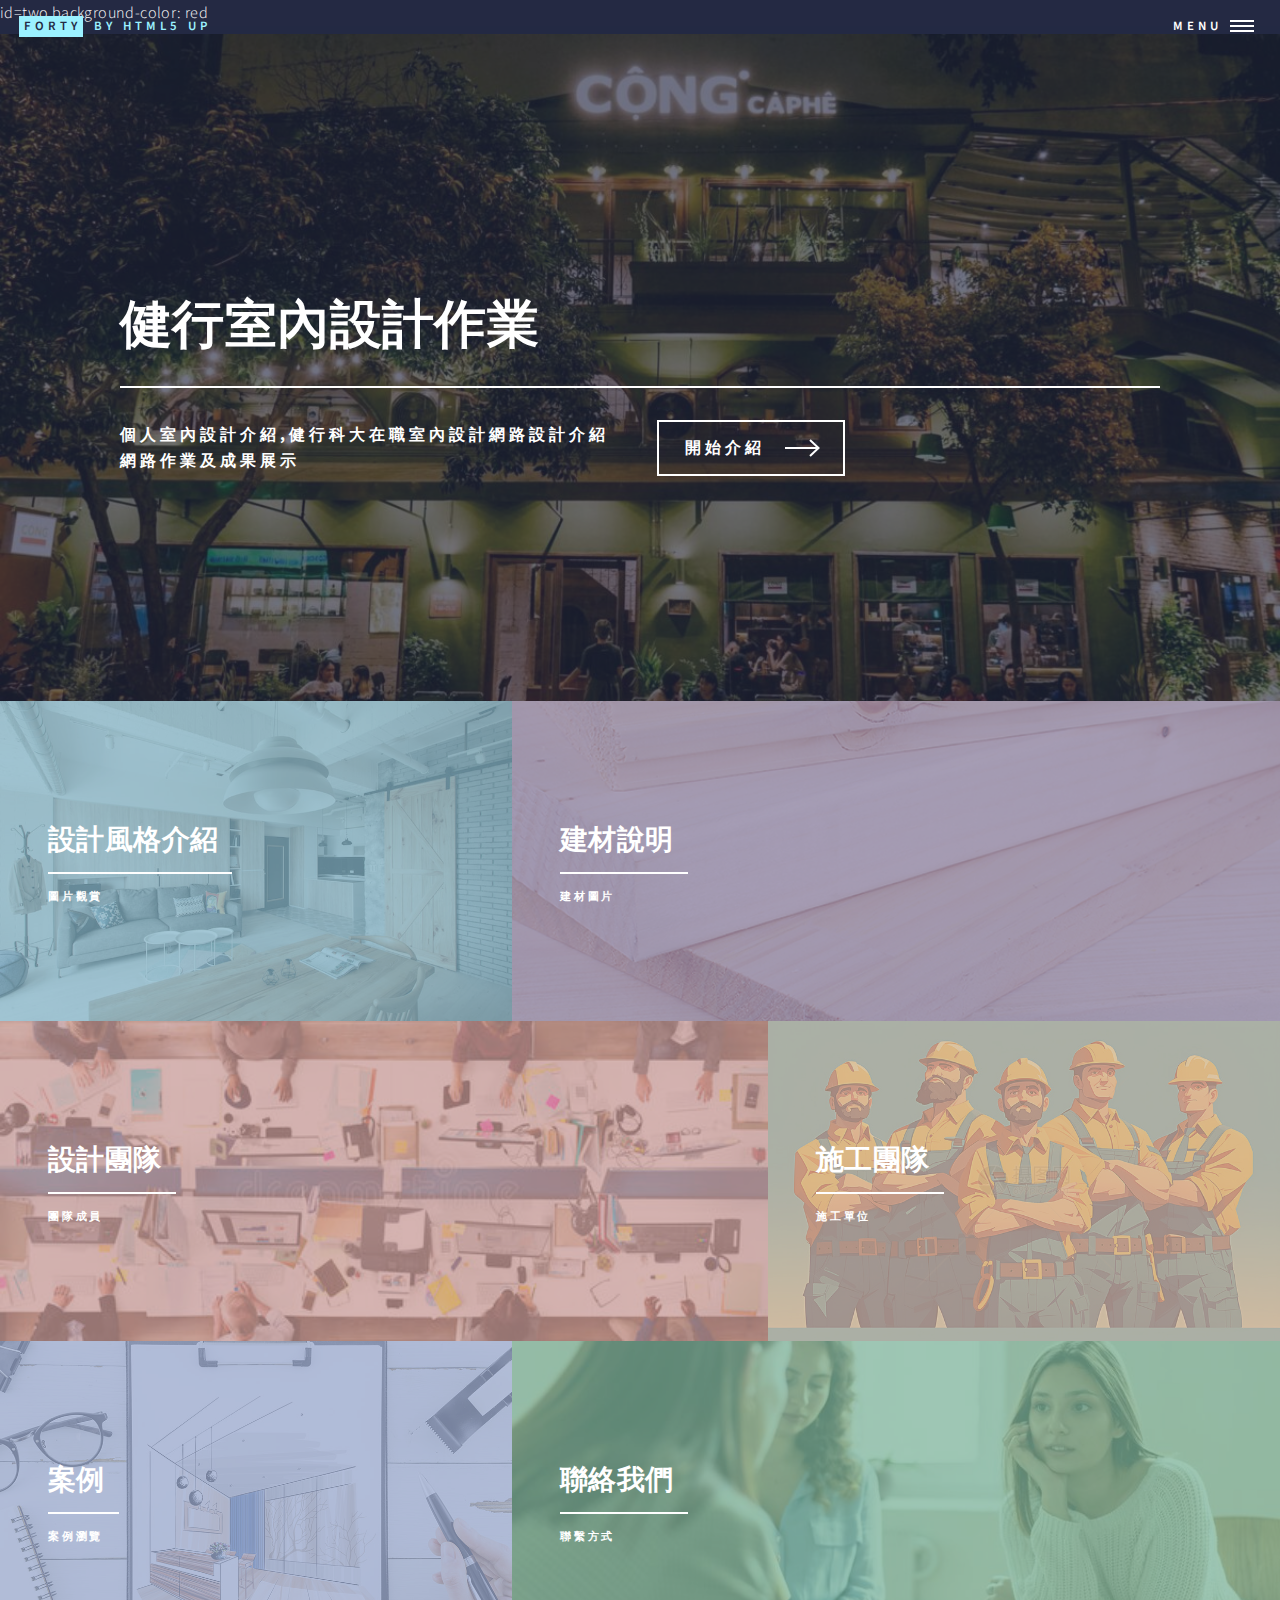
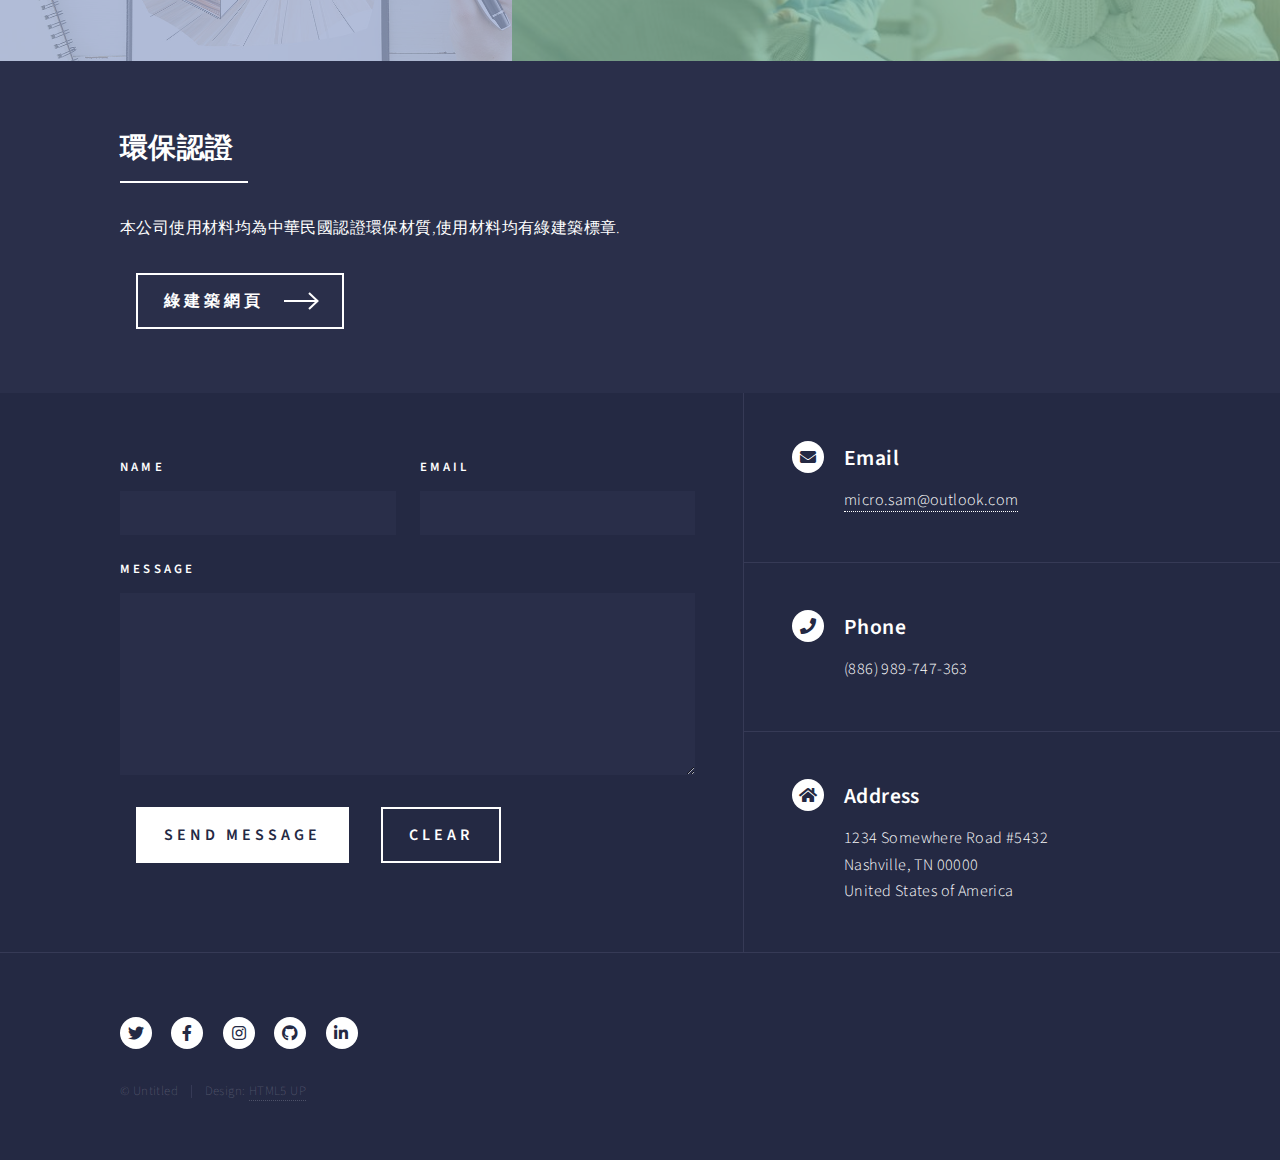
==== index.html @ 70a5ecd7 "20240619" ====
<!DOCTYPE HTML>

<!--
	Forty by HTML5 UP
	html5up.net | @ajlkn
	Free for personal and commercial use under the CCA 3.0 license (html5up.net/license)
-->
<html>
	<head>
		<title>Forty by HTML5 UP</title>
		<meta charset="utf-8" />
		<meta name="viewport" content="width=device-width, initial-scale=1, user-scalable=no" />
		<link rel="stylesheet" href="assets/css/main.css" />
		<noscript><link rel="stylesheet" href="assets/css/noscript.css" /></noscript>
	</head>
	<body class="is-preload">
		id=two background-color: red

		<!-- Wrapper -->
			<div id="wrapper">

				<!-- Header -->
					<header id="header" class="alt">
						<a href="index.html" class="logo"><strong>Forty</strong> <span>by HTML5 UP</span></a>
						<nav>
							<a href="#menu">Menu</a>
						</nav>
					</header>

				<!-- Menu -->
					<nav id="menu">
						<ul class="links">
							<li><a href="index.html">Home</a></li>
							<li><a href="landing.html">Landing</a></li>
							<li><a href="generic.html">Generic</a></li>
							<li><a href="elements.html">Elements</a></li>
						</ul>
						<ul class="actions stacked">
							<li><a href="#" class="button primary fit">開始介紹</a></li>
							<li><a href="#" class="button fit">Log In</a></li>
						</ul>
					</nav>

				<!-- Banner -->
					<section id="banner" class="major">
						<div class="inner">
							<header class="major">
								<h1>健行室內設計作業</h1>
							</header>
							<div class="content">
								<p>個人室內設計介紹,健行科大在職室內設計網路設計介紹<br />
									網路作業及成果展示</p>
								<ul class="actions">
									<li><a href="#one" class="button next scrolly">開始介紹</a></li>
								</ul>
							</div>
						</div>
					</section>

				<!-- Main -->
					<div id="main">

						<!-- One -->
							<section id="one" class="tiles">
								<article>
									<span class="image">
										<img src="images/設計風格.jpg" alt="" />
									</span>
									<header class="major">
										<h3><a href="landing.html" class="link">設計風格介紹</a></h3>
										<p>圖片觀賞</p>
									</header>
								</article>
								<article>
									<span class="image">
										<img src="images/建築材料.jpg" alt="" />
									</span>
									<header class="major">
										<h3><a href="landing.html" class="link">建材說明</a></h3>
										<p>建材圖片</p>
									</header>
								</article>
								<article>
									<span class="image">
										<img src="images/設計師.jpg" alt="" />
									</span>
									<header class="major">
										<h3><a href="landing.html" class="link">設計團隊</a></h3>
										<p>團隊成員</p>
									</header>
								</article>
								<article>
									<span class="image">
										<img src="images/施工團隊.jpg" alt="" />
									</span>
									<header class="major">
										<h3><a href="landing.html" class="link">施工團隊</a></h3>
										<p>施工單位</p>
									</header>
								</article>
								<article>
									<span class="image">
										<img src="images/設計案例.jpg" alt="" />
									</span>
									<header class="major">
										<h3><a href="landing.html" class="link">案例</a></h3>
										<p>案例瀏覽</p>
									</header>
								</article>
								<article>
									<span class="image">
										<img src="images/聯絡圖片.jpg" alt="" />
									</span>
									<header class="major">
										<h3><a href="landing.html" class="link">聯絡我們</a></h3>
										<p>聯繫方式</p>
									</header>
								</article>
							</section>

						<!-- Two -->
							<section id="two">
								<div class="inner">
									<header class="major">
										<h2>環保認證</h2>
									</header>
									<p>本公司使用材料均為中華民國認證環保材質,使用材料均有綠建築標章.</p>
									<ul class="actions">
										<li><a href="https://gb.tabc.org.tw/" target="_blank" class="button next">綠建築網頁</a></li>
									</ul>
								</div>
							</section>

					</div>

				<!-- Contact -->
					<section id="contact">
						<div class="inner">
							<section>
								<form method="post" action="#">
									<div class="fields">
										<div class="field half">
											<label for="name">Name</label>
											<input type="text" name="name" id="name" />
										</div>
										<div class="field half">
											<label for="email">Email</label>
											<input type="text" name="email" id="email" />
										</div>
										<div class="field">
											<label for="message">Message</label>
											<textarea name="message" id="message" rows="6"></textarea>
										</div>
									</div>
									<ul class="actions">
										<li><input type="submit" value="Send Message" class="primary" /></li>
										<li><input type="reset" value="Clear" /></li>
									</ul>
								</form>
							</section>
							<section class="split">
								<section>
									<div class="contact-method">
										<span class="icon solid alt fa-envelope"></span>
										<h3>Email</h3>
										<a href="#">micro.sam@outlook.com</a>
									</div>
								</section>
								<section>
									<div class="contact-method">
										<span class="icon solid alt fa-phone"></span>
										<h3>Phone</h3>
										<span>(886) 989-747-363</span>
									</div>
								</section>
								<section>
									<div class="contact-method">
										<span class="icon solid alt fa-home"></span>
										<h3>Address</h3>
										<span>1234 Somewhere Road #5432<br />
										Nashville, TN 00000<br />
										United States of America</span>
									</div>
								</section>
							</section>
						</div>
					</section>

				<!-- Footer -->
					<footer id="footer">
						<div class="inner">
							<ul class="icons">
								<li><a href="#" class="icon brands alt fa-twitter"><span class="label">Twitter</span></a></li>
								<li><a href="#" class="icon brands alt fa-facebook-f"><span class="label">Facebook</span></a></li>
								<li><a href="#" class="icon brands alt fa-instagram"><span class="label">Instagram</span></a></li>
								<li><a href="#" class="icon brands alt fa-github"><span class="label">GitHub</span></a></li>
								<li><a href="#" class="icon brands alt fa-linkedin-in"><span class="label">LinkedIn</span></a></li>
							</ul>
							<ul class="copyright">
								<li>&copy; Untitled</li><li>Design: <a href="https://html5up.net">HTML5 UP</a></li>
							</ul>
						</div>
					</footer>

			</div>

		<!-- Scripts -->
			<script src="assets/js/jquery.min.js"></script>
			<script src="assets/js/jquery.scrolly.min.js"></script>
			<script src="assets/js/jquery.scrollex.min.js"></script>
			<script src="assets/js/browser.min.js"></script>
			<script src="assets/js/breakpoints.min.js"></script>
			<script src="assets/js/util.js"></script>
			<script src="assets/js/main.js"></script>

	</body>
</html>
---- assets/css/main.css ----
@import url(fontawesome-all.min.css);
@import url("https://fonts.googleapis.com/css?family=Source+Sans+Pro:300,300italic,600,600italic");

/*
	Forty by HTML5 UP
	html5up.net | @ajlkn
	Free for personal and commercial use under the CCA 3.0 license (html5up.net/license)
*/

html, body, div, span, applet, object,
iframe, h1, h2, h3, h4, h5, h6, p, blockquote,
pre, a, abbr, acronym, address, big, cite,
code, del, dfn, em, img, ins, kbd, q, s, samp,
small, strike, strong, sub, sup, tt, var, b,
u, i, center, dl, dt, dd, ol, ul, li, fieldset,
form, label, legend, table, caption, tbody,
tfoot, thead, tr, th, td, article, aside,
canvas, details, embed, figure, figcaption,
footer, header, hgroup, menu, nav, output, ruby,
section, summary, time, mark, audio, video {
	margin: 0;
	padding: 0;
	border: 0;
	font-size: 100%;
	font: inherit;
	vertical-align: baseline;}

article, aside, details, figcaption, figure,
footer, header, hgroup, menu, nav, section {
	display: block;}

body {
	line-height: 1;
}

ol, ul {
	list-style: none;
}

blockquote, q {
	quotes: none;
}

	blockquote:before, blockquote:after, q:before, q:after {
		content: '';
		content: none;
	}

table {
	border-collapse: collapse;
	border-spacing: 0;
}

body {
	-webkit-text-size-adjust: none;
}

mark {
	background-color: transparent;
	color: inherit;
}

input::-moz-focus-inner {
	border: 0;
	padding: 0;
}

input, select, textarea {
	-moz-appearance: none;
	-webkit-appearance: none;
	-ms-appearance: none;
	appearance: none;
}

/* Basic */

	@-ms-viewport {
		width: device-width;
	}

	body {
		-ms-overflow-style: scrollbar;
	}

	@media screen and (max-width: 480px) {

		html, body {
			min-width: 320px;
		}

	}

	html {
		box-sizing: border-box;
	}

	*, *:before, *:after {
		box-sizing: inherit;
	}

	body {
		background: #242943;
	}

		body.is-preload *, body.is-preload *:before, body.is-preload *:after {
			-moz-animation: none !important;
			-webkit-animation: none !important;
			-ms-animation: none !important;
			animation: none !important;
			-moz-transition: none !important;
			-webkit-transition: none !important;
			-ms-transition: none !important;
			transition: none !important;
		}

/* Type */

	body, input, select, textarea {
		color: #ffffff;
		font-family: "Source Sans Pro", Helvetica, sans-serif;
		font-size: 17pt;
		font-weight: 300;
		letter-spacing: 0.025em;
		line-height: 1.65;
	}

		@media screen and (max-width: 1680px) {

			body, input, select, textarea {
				font-size: 14pt;
			}

		}

		@media screen and (max-width: 1280px) {

			body, input, select, textarea {
				font-size: 12pt;
			}

		}

		@media screen and (max-width: 360px) {

			body, input, select, textarea {
				font-size: 11pt;
			}

		}

	a {
		-moz-transition: color 0.2s ease-in-out, border-bottom-color 0.2s ease-in-out;
		-webkit-transition: color 0.2s ease-in-out, border-bottom-color 0.2s ease-in-out;
		-ms-transition: color 0.2s ease-in-out, border-bottom-color 0.2s ease-in-out;
		transition: color 0.2s ease-in-out, border-bottom-color 0.2s ease-in-out;
		border-bottom: dotted 1px;
		color: inherit;
		text-decoration: none;
	}

		a:hover {
			border-bottom-color: transparent;
			color: #9bf1ff !important;
		}

		a:active {
			color: #53e3fb !important;
		}

	strong, b {
		color: #ffffff;
		font-weight: 600;
	}

	em, i {
		font-style: italic;
	}

	p {
		margin: 0 0 2em 0;
	}

	h1, h2, h3, h4, h5, h6 {
		color: #ffffff;
		font-weight: 600;
		line-height: 1.65;
		margin: 0 0 1em 0;
	}

		h1 a, h2 a, h3 a, h4 a, h5 a, h6 a {
			color: inherit;
			border-bottom: 0;
		}

	h1 {
		font-size: 2.5em;
	}

	h2 {
		font-size: 1.75em;
	}

	h3 {
		font-size: 1.35em;
	}

	h4 {
		font-size: 1.1em;
	}

	h5 {
		font-size: 0.9em;
	}

	h6 {
		font-size: 0.7em;
	}

	@media screen and (max-width: 736px) {

		h1 {
			font-size: 2em;
		}

		h2 {
			font-size: 1.5em;
		}

		h3 {
			font-size: 1.25em;
		}

	}

	sub {
		font-size: 0.8em;
		position: relative;
		top: 0.5em;
	}

	sup {
		font-size: 0.8em;
		position: relative;
		top: -0.5em;
	}

	blockquote {
		border-left: solid 4px rgba(212, 212, 255, 0.1);
		font-style: italic;
		margin: 0 0 2em 0;
		padding: 0.5em 0 0.5em 2em;
	}

	code {
		background: rgba(212, 212, 255, 0.035);
		font-family: "Courier New", monospace;
		font-size: 0.9em;
		margin: 0 0.25em;
		padding: 0.25em 0.65em;
	}

	pre {
		-webkit-overflow-scrolling: touch;
		font-family: "Courier New", monospace;
		font-size: 0.9em;
		margin: 0 0 2em 0;
	}

		pre code {
			display: block;
			line-height: 1.75;
			padding: 1em 1.5em;
			overflow-x: auto;
		}

	hr {
		border: 0;
		border-bottom: solid 1px rgba(212, 212, 255, 0.1);
		margin: 2em 0;
	}

		hr.major {
			margin: 3em 0;
		}

	.align-left {
		text-align: left;
	}

	.align-center {
		text-align: center;
	}

	.align-right {
		text-align: right;
	}

/* Row */

	.row {
		display: flex;
		flex-wrap: wrap;
		box-sizing: border-box;
		align-items: stretch;
	}

		.row > * {
			box-sizing: border-box;
		}

		.row.gtr-uniform > * > :last-child {
			margin-bottom: 0;
		}

		.row.aln-left {
			justify-content: flex-start;
		}

		.row.aln-center {
			justify-content: center;
		}

		.row.aln-right {
			justify-content: flex-end;
		}

		.row.aln-top {
			align-items: flex-start;
		}

		.row.aln-middle {
			align-items: center;
		}

		.row.aln-bottom {
			align-items: flex-end;
		}

		.row > .imp {
			order: -1;
		}

		.row > .col-1 {
			width: 8.33333%;
		}

		.row > .off-1 {
			margin-left: 8.33333%;
		}

		.row > .col-2 {
			width: 16.66667%;
		}

		.row > .off-2 {
			margin-left: 16.66667%;
		}

		.row > .col-3 {
			width: 25%;
		}

		.row > .off-3 {
			margin-left: 25%;
		}

		.row > .col-4 {
			width: 33.33333%;
		}

		.row > .off-4 {
			margin-left: 33.33333%;
		}

		.row > .col-5 {
			width: 41.66667%;
		}

		.row > .off-5 {
			margin-left: 41.66667%;
		}

		.row > .col-6 {
			width: 50%;
		}

		.row > .off-6 {
			margin-left: 50%;
		}

		.row > .col-7 {
			width: 58.33333%;
		}

		.row > .off-7 {
			margin-left: 58.33333%;
		}

		.row > .col-8 {
			width: 66.66667%;
		}

		.row > .off-8 {
			margin-left: 66.66667%;
		}

		.row > .col-9 {
			width: 75%;
		}

		.row > .off-9 {
			margin-left: 75%;
		}

		.row > .col-10 {
			width: 83.33333%;
		}

		.row > .off-10 {
			margin-left: 83.33333%;
		}

		.row > .col-11 {
			width: 91.66667%;
		}

		.row > .off-11 {
			margin-left: 91.66667%;
		}

		.row > .col-12 {
			width: 100%;
		}

		.row > .off-12 {
			margin-left: 100%;
		}

		.row.gtr-0 {
			margin-top: 0;
			margin-left: 0em;
		}

			.row.gtr-0 > * {
				padding: 0 0 0 0em;
			}

			.row.gtr-0.gtr-uniform {
				margin-top: 0em;
			}

				.row.gtr-0.gtr-uniform > * {
					padding-top: 0em;
				}

		.row.gtr-25 {
			margin-top: 0;
			margin-left: -0.5em;
		}

			.row.gtr-25 > * {
				padding: 0 0 0 0.5em;
			}

			.row.gtr-25.gtr-uniform {
				margin-top: -0.5em;
			}

				.row.gtr-25.gtr-uniform > * {
					padding-top: 0.5em;
				}

		.row.gtr-50 {
			margin-top: 0;
			margin-left: -1em;
		}

			.row.gtr-50 > * {
				padding: 0 0 0 1em;
			}

			.row.gtr-50.gtr-uniform {
				margin-top: -1em;
			}

				.row.gtr-50.gtr-uniform > * {
					padding-top: 1em;
				}

		.row {
			margin-top: 0;
			margin-left: -2em;
		}

			.row > * {
				padding: 0 0 0 2em;
			}

			.row.gtr-uniform {
				margin-top: -2em;
			}

				.row.gtr-uniform > * {
					padding-top: 2em;
				}

		.row.gtr-150 {
			margin-top: 0;
			margin-left: -3em;
		}

			.row.gtr-150 > * {
				padding: 0 0 0 3em;
			}

			.row.gtr-150.gtr-uniform {
				margin-top: -3em;
			}

				.row.gtr-150.gtr-uniform > * {
					padding-top: 3em;
				}

		.row.gtr-200 {
			margin-top: 0;
			margin-left: -4em;
		}

			.row.gtr-200 > * {
				padding: 0 0 0 4em;
			}

			.row.gtr-200.gtr-uniform {
				margin-top: -4em;
			}

				.row.gtr-200.gtr-uniform > * {
					padding-top: 4em;
				}

		@media screen and (max-width: 1680px) {

			.row {
				display: flex;
				flex-wrap: wrap;
				box-sizing: border-box;
				align-items: stretch;
			}

				.row > * {
					box-sizing: border-box;
				}

				.row.gtr-uniform > * > :last-child {
					margin-bottom: 0;
				}

				.row.aln-left {
					justify-content: flex-start;
				}

				.row.aln-center {
					justify-content: center;
				}

				.row.aln-right {
					justify-content: flex-end;
				}

				.row.aln-top {
					align-items: flex-start;
				}

				.row.aln-middle {
					align-items: center;
				}

				.row.aln-bottom {
					align-items: flex-end;
				}

				.row > .imp-xlarge {
					order: -1;
				}

				.row > .col-1-xlarge {
					width: 8.33333%;
				}

				.row > .off-1-xlarge {
					margin-left: 8.33333%;
				}

				.row > .col-2-xlarge {
					width: 16.66667%;
				}

				.row > .off-2-xlarge {
					margin-left: 16.66667%;
				}

				.row > .col-3-xlarge {
					width: 25%;
				}

				.row > .off-3-xlarge {
					margin-left: 25%;
				}

				.row > .col-4-xlarge {
					width: 33.33333%;
				}

				.row > .off-4-xlarge {
					margin-left: 33.33333%;
				}

				.row > .col-5-xlarge {
					width: 41.66667%;
				}

				.row > .off-5-xlarge {
					margin-left: 41.66667%;
				}

				.row > .col-6-xlarge {
					width: 50%;
				}

				.row > .off-6-xlarge {
					margin-left: 50%;
				}

				.row > .col-7-xlarge {
					width: 58.33333%;
				}

				.row > .off-7-xlarge {
					margin-left: 58.33333%;
				}

				.row > .col-8-xlarge {
					width: 66.66667%;
				}

				.row > .off-8-xlarge {
					margin-left: 66.66667%;
				}

				.row > .col-9-xlarge {
					width: 75%;
				}

				.row > .off-9-xlarge {
					margin-left: 75%;
				}

				.row > .col-10-xlarge {
					width: 83.33333%;
				}

				.row > .off-10-xlarge {
					margin-left: 83.33333%;
				}

				.row > .col-11-xlarge {
					width: 91.66667%;
				}

				.row > .off-11-xlarge {
					margin-left: 91.66667%;
				}

				.row > .col-12-xlarge {
					width: 100%;
				}

				.row > .off-12-xlarge {
					margin-left: 100%;
				}

				.row.gtr-0 {
					margin-top: 0;
					margin-left: 0em;
				}

					.row.gtr-0 > * {
						padding: 0 0 0 0em;
					}

					.row.gtr-0.gtr-uniform {
						margin-top: 0em;
					}

						.row.gtr-0.gtr-uniform > * {
							padding-top: 0em;
						}

				.row.gtr-25 {
					margin-top: 0;
					margin-left: -0.5em;
				}

					.row.gtr-25 > * {
						padding: 0 0 0 0.5em;
					}

					.row.gtr-25.gtr-uniform {
						margin-top: -0.5em;
					}

						.row.gtr-25.gtr-uniform > * {
							padding-top: 0.5em;
						}

				.row.gtr-50 {
					margin-top: 0;
					margin-left: -1em;
				}

					.row.gtr-50 > * {
						padding: 0 0 0 1em;
					}

					.row.gtr-50.gtr-uniform {
						margin-top: -1em;
					}

						.row.gtr-50.gtr-uniform > * {
							padding-top: 1em;
						}

				.row {
					margin-top: 0;
					margin-left: -2em;
				}

					.row > * {
						padding: 0 0 0 2em;
					}

					.row.gtr-uniform {
						margin-top: -2em;
					}

						.row.gtr-uniform > * {
							padding-top: 2em;
						}

				.row.gtr-150 {
					margin-top: 0;
					margin-left: -3em;
				}

					.row.gtr-150 > * {
						padding: 0 0 0 3em;
					}

					.row.gtr-150.gtr-uniform {
						margin-top: -3em;
					}

						.row.gtr-150.gtr-uniform > * {
							padding-top: 3em;
						}

				.row.gtr-200 {
					margin-top: 0;
					margin-left: -4em;
				}

					.row.gtr-200 > * {
						padding: 0 0 0 4em;
					}

					.row.gtr-200.gtr-uniform {
						margin-top: -4em;
					}

						.row.gtr-200.gtr-uniform > * {
							padding-top: 4em;
						}

		}

		@media screen and (max-width: 1280px) {

			.row {
				display: flex;
				flex-wrap: wrap;
				box-sizing: border-box;
				align-items: stretch;
			}

				.row > * {
					box-sizing: border-box;
				}

				.row.gtr-uniform > * > :last-child {
					margin-bottom: 0;
				}

				.row.aln-left {
					justify-content: flex-start;
				}

				.row.aln-center {
					justify-content: center;
				}

				.row.aln-right {
					justify-content: flex-end;
				}

				.row.aln-top {
					align-items: flex-start;
				}

				.row.aln-middle {
					align-items: center;
				}

				.row.aln-bottom {
					align-items: flex-end;
				}

				.row > .imp-large {
					order: -1;
				}

				.row > .col-1-large {
					width: 8.33333%;
				}

				.row > .off-1-large {
					margin-left: 8.33333%;
				}

				.row > .col-2-large {
					width: 16.66667%;
				}

				.row > .off-2-large {
					margin-left: 16.66667%;
				}

				.row > .col-3-large {
					width: 25%;
				}

				.row > .off-3-large {
					margin-left: 25%;
				}

				.row > .col-4-large {
					width: 33.33333%;
				}

				.row > .off-4-large {
					margin-left: 33.33333%;
				}

				.row > .col-5-large {
					width: 41.66667%;
				}

				.row > .off-5-large {
					margin-left: 41.66667%;
				}

				.row > .col-6-large {
					width: 50%;
				}

				.row > .off-6-large {
					margin-left: 50%;
				}

				.row > .col-7-large {
					width: 58.33333%;
				}

				.row > .off-7-large {
					margin-left: 58.33333%;
				}

				.row > .col-8-large {
					width: 66.66667%;
				}

				.row > .off-8-large {
					margin-left: 66.66667%;
				}

				.row > .col-9-large {
					width: 75%;
				}

				.row > .off-9-large {
					margin-left: 75%;
				}

				.row > .col-10-large {
					width: 83.33333%;
				}

				.row > .off-10-large {
					margin-left: 83.33333%;
				}

				.row > .col-11-large {
					width: 91.66667%;
				}

				.row > .off-11-large {
					margin-left: 91.66667%;
				}

				.row > .col-12-large {
					width: 100%;
				}

				.row > .off-12-large {
					margin-left: 100%;
				}

				.row.gtr-0 {
					margin-top: 0;
					margin-left: 0em;
				}

					.row.gtr-0 > * {
						padding: 0 0 0 0em;
					}

					.row.gtr-0.gtr-uniform {
						margin-top: 0em;
					}

						.row.gtr-0.gtr-uniform > * {
							padding-top: 0em;
						}

				.row.gtr-25 {
					margin-top: 0;
					margin-left: -0.375em;
				}

					.row.gtr-25 > * {
						padding: 0 0 0 0.375em;
					}

					.row.gtr-25.gtr-uniform {
						margin-top: -0.375em;
					}

						.row.gtr-25.gtr-uniform > * {
							padding-top: 0.375em;
						}

				.row.gtr-50 {
					margin-top: 0;
					margin-left: -0.75em;
				}

					.row.gtr-50 > * {
						padding: 0 0 0 0.75em;
					}

					.row.gtr-50.gtr-uniform {
						margin-top: -0.75em;
					}

						.row.gtr-50.gtr-uniform > * {
							padding-top: 0.75em;
						}

				.row {
					margin-top: 0;
					margin-left: -1.5em;
				}

					.row > * {
						padding: 0 0 0 1.5em;
					}

					.row.gtr-uniform {
						margin-top: -1.5em;
					}

						.row.gtr-uniform > * {
							padding-top: 1.5em;
						}

				.row.gtr-150 {
					margin-top: 0;
					margin-left: -2.25em;
				}

					.row.gtr-150 > * {
						padding: 0 0 0 2.25em;
					}

					.row.gtr-150.gtr-uniform {
						margin-top: -2.25em;
					}

						.row.gtr-150.gtr-uniform > * {
							padding-top: 2.25em;
						}

				.row.gtr-200 {
					margin-top: 0;
					margin-left: -3em;
				}

					.row.gtr-200 > * {
						padding: 0 0 0 3em;
					}

					.row.gtr-200.gtr-uniform {
						margin-top: -3em;
					}

						.row.gtr-200.gtr-uniform > * {
							padding-top: 3em;
						}

		}

		@media screen and (max-width: 980px) {

			.row {
				display: flex;
				flex-wrap: wrap;
				box-sizing: border-box;
				align-items: stretch;
			}

				.row > * {
					box-sizing: border-box;
				}

				.row.gtr-uniform > * > :last-child {
					margin-bottom: 0;
				}

				.row.aln-left {
					justify-content: flex-start;
				}

				.row.aln-center {
					justify-content: center;
				}

				.row.aln-right {
					justify-content: flex-end;
				}

				.row.aln-top {
					align-items: flex-start;
				}

				.row.aln-middle {
					align-items: center;
				}

				.row.aln-bottom {
					align-items: flex-end;
				}

				.row > .imp-medium {
					order: -1;
				}

				.row > .col-1-medium {
					width: 8.33333%;
				}

				.row > .off-1-medium {
					margin-left: 8.33333%;
				}

				.row > .col-2-medium {
					width: 16.66667%;
				}

				.row > .off-2-medium {
					margin-left: 16.66667%;
				}

				.row > .col-3-medium {
					width: 25%;
				}

				.row > .off-3-medium {
					margin-left: 25%;
				}

				.row > .col-4-medium {
					width: 33.33333%;
				}

				.row > .off-4-medium {
					margin-left: 33.33333%;
				}

				.row > .col-5-medium {
					width: 41.66667%;
				}

				.row > .off-5-medium {
					margin-left: 41.66667%;
				}

				.row > .col-6-medium {
					width: 50%;
				}

				.row > .off-6-medium {
					margin-left: 50%;
				}

				.row > .col-7-medium {
					width: 58.33333%;
				}

				.row > .off-7-medium {
					margin-left: 58.33333%;
				}

				.row > .col-8-medium {
					width: 66.66667%;
				}

				.row > .off-8-medium {
					margin-left: 66.66667%;
				}

				.row > .col-9-medium {
					width: 75%;
				}

				.row > .off-9-medium {
					margin-left: 75%;
				}

				.row > .col-10-medium {
					width: 83.33333%;
				}

				.row > .off-10-medium {
					margin-left: 83.33333%;
				}

				.row > .col-11-medium {
					width: 91.66667%;
				}

				.row > .off-11-medium {
					margin-left: 91.66667%;
				}

				.row > .col-12-medium {
					width: 100%;
				}

				.row > .off-12-medium {
					margin-left: 100%;
				}

				.row.gtr-0 {
					margin-top: 0;
					margin-left: 0em;
				}

					.row.gtr-0 > * {
						padding: 0 0 0 0em;
					}

					.row.gtr-0.gtr-uniform {
						margin-top: 0em;
					}

						.row.gtr-0.gtr-uniform > * {
							padding-top: 0em;
						}

				.row.gtr-25 {
					margin-top: 0;
					margin-left: -0.375em;
				}

					.row.gtr-25 > * {
						padding: 0 0 0 0.375em;
					}

					.row.gtr-25.gtr-uniform {
						margin-top: -0.375em;
					}

						.row.gtr-25.gtr-uniform > * {
							padding-top: 0.375em;
						}

				.row.gtr-50 {
					margin-top: 0;
					margin-left: -0.75em;
				}

					.row.gtr-50 > * {
						padding: 0 0 0 0.75em;
					}

					.row.gtr-50.gtr-uniform {
						margin-top: -0.75em;
					}

						.row.gtr-50.gtr-uniform > * {
							padding-top: 0.75em;
						}

				.row {
					margin-top: 0;
					margin-left: -1.5em;
				}

					.row > * {
						padding: 0 0 0 1.5em;
					}

					.row.gtr-uniform {
						margin-top: -1.5em;
					}

						.row.gtr-uniform > * {
							padding-top: 1.5em;
						}

				.row.gtr-150 {
					margin-top: 0;
					margin-left: -2.25em;
				}

					.row.gtr-150 > * {
						padding: 0 0 0 2.25em;
					}

					.row.gtr-150.gtr-uniform {
						margin-top: -2.25em;
					}

						.row.gtr-150.gtr-uniform > * {
							padding-top: 2.25em;
						}

				.row.gtr-200 {
					margin-top: 0;
					margin-left: -3em;
				}

					.row.gtr-200 > * {
						padding: 0 0 0 3em;
					}

					.row.gtr-200.gtr-uniform {
						margin-top: -3em;
					}

						.row.gtr-200.gtr-uniform > * {
							padding-top: 3em;
						}

		}

		@media screen and (max-width: 736px) {

			.row {
				display: flex;
				flex-wrap: wrap;
				box-sizing: border-box;
				align-items: stretch;
			}

				.row > * {
					box-sizing: border-box;
				}

				.row.gtr-uniform > * > :last-child {
					margin-bottom: 0;
				}

				.row.aln-left {
					justify-content: flex-start;
				}

				.row.aln-center {
					justify-content: center;
				}

				.row.aln-right {
					justify-content: flex-end;
				}

				.row.aln-top {
					align-items: flex-start;
				}

				.row.aln-middle {
					align-items: center;
				}

				.row.aln-bottom {
					align-items: flex-end;
				}

				.row > .imp-small {
					order: -1;
				}

				.row > .col-1-small {
					width: 8.33333%;
				}

				.row > .off-1-small {
					margin-left: 8.33333%;
				}

				.row > .col-2-small {
					width: 16.66667%;
				}

				.row > .off-2-small {
					margin-left: 16.66667%;
				}

				.row > .col-3-small {
					width: 25%;
				}

				.row > .off-3-small {
					margin-left: 25%;
				}

				.row > .col-4-small {
					width: 33.33333%;
				}

				.row > .off-4-small {
					margin-left: 33.33333%;
				}

				.row > .col-5-small {
					width: 41.66667%;
				}

				.row > .off-5-small {
					margin-left: 41.66667%;
				}

				.row > .col-6-small {
					width: 50%;
				}

				.row > .off-6-small {
					margin-left: 50%;
				}

				.row > .col-7-small {
					width: 58.33333%;
				}

				.row > .off-7-small {
					margin-left: 58.33333%;
				}

				.row > .col-8-small {
					width: 66.66667%;
				}

				.row > .off-8-small {
					margin-left: 66.66667%;
				}

				.row > .col-9-small {
					width: 75%;
				}

				.row > .off-9-small {
					margin-left: 75%;
				}

				.row > .col-10-small {
					width: 83.33333%;
				}

				.row > .off-10-small {
					margin-left: 83.33333%;
				}

				.row > .col-11-small {
					width: 91.66667%;
				}

				.row > .off-11-small {
					margin-left: 91.66667%;
				}

				.row > .col-12-small {
					width: 100%;
				}

				.row > .off-12-small {
					margin-left: 100%;
				}

				.row.gtr-0 {
					margin-top: 0;
					margin-left: 0em;
				}

					.row.gtr-0 > * {
						padding: 0 0 0 0em;
					}

					.row.gtr-0.gtr-uniform {
						margin-top: 0em;
					}

						.row.gtr-0.gtr-uniform > * {
							padding-top: 0em;
						}

				.row.gtr-25 {
					margin-top: 0;
					margin-left: -0.3125em;
				}

					.row.gtr-25 > * {
						padding: 0 0 0 0.3125em;
					}

					.row.gtr-25.gtr-uniform {
						margin-top: -0.3125em;
					}

						.row.gtr-25.gtr-uniform > * {
							padding-top: 0.3125em;
						}

				.row.gtr-50 {
					margin-top: 0;
					margin-left: -0.625em;
				}

					.row.gtr-50 > * {
						padding: 0 0 0 0.625em;
					}

					.row.gtr-50.gtr-uniform {
						margin-top: -0.625em;
					}

						.row.gtr-50.gtr-uniform > * {
							padding-top: 0.625em;
						}

				.row {
					margin-top: 0;
					margin-left: -1.25em;
				}

					.row > * {
						padding: 0 0 0 1.25em;
					}

					.row.gtr-uniform {
						margin-top: -1.25em;
					}

						.row.gtr-uniform > * {
							padding-top: 1.25em;
						}

				.row.gtr-150 {
					margin-top: 0;
					margin-left: -1.875em;
				}

					.row.gtr-150 > * {
						padding: 0 0 0 1.875em;
					}

					.row.gtr-150.gtr-uniform {
						margin-top: -1.875em;
					}

						.row.gtr-150.gtr-uniform > * {
							padding-top: 1.875em;
						}

				.row.gtr-200 {
					margin-top: 0;
					margin-left: -2.5em;
				}

					.row.gtr-200 > * {
						padding: 0 0 0 2.5em;
					}

					.row.gtr-200.gtr-uniform {
						margin-top: -2.5em;
					}

						.row.gtr-200.gtr-uniform > * {
							padding-top: 2.5em;
						}

		}

		@media screen and (max-width: 480px) {

			.row {
				display: flex;
				flex-wrap: wrap;
				box-sizing: border-box;
				align-items: stretch;
			}

				.row > * {
					box-sizing: border-box;
				}

				.row.gtr-uniform > * > :last-child {
					margin-bottom: 0;
				}

				.row.aln-left {
					justify-content: flex-start;
				}

				.row.aln-center {
					justify-content: center;
				}

				.row.aln-right {
					justify-content: flex-end;
				}

				.row.aln-top {
					align-items: flex-start;
				}

				.row.aln-middle {
					align-items: center;
				}

				.row.aln-bottom {
					align-items: flex-end;
				}

				.row > .imp-xsmall {
					order: -1;
				}

				.row > .col-1-xsmall {
					width: 8.33333%;
				}

				.row > .off-1-xsmall {
					margin-left: 8.33333%;
				}

				.row > .col-2-xsmall {
					width: 16.66667%;
				}

				.row > .off-2-xsmall {
					margin-left: 16.66667%;
				}

				.row > .col-3-xsmall {
					width: 25%;
				}

				.row > .off-3-xsmall {
					margin-left: 25%;
				}

				.row > .col-4-xsmall {
					width: 33.33333%;
				}

				.row > .off-4-xsmall {
					margin-left: 33.33333%;
				}

				.row > .col-5-xsmall {
					width: 41.66667%;
				}

				.row > .off-5-xsmall {
					margin-left: 41.66667%;
				}

				.row > .col-6-xsmall {
					width: 50%;
				}

				.row > .off-6-xsmall {
					margin-left: 50%;
				}

				.row > .col-7-xsmall {
					width: 58.33333%;
				}

				.row > .off-7-xsmall {
					margin-left: 58.33333%;
				}

				.row > .col-8-xsmall {
					width: 66.66667%;
				}

				.row > .off-8-xsmall {
					margin-left: 66.66667%;
				}

				.row > .col-9-xsmall {
					width: 75%;
				}

				.row > .off-9-xsmall {
					margin-left: 75%;
				}

				.row > .col-10-xsmall {
					width: 83.33333%;
				}

				.row > .off-10-xsmall {
					margin-left: 83.33333%;
				}

				.row > .col-11-xsmall {
					width: 91.66667%;
				}

				.row > .off-11-xsmall {
					margin-left: 91.66667%;
				}

				.row > .col-12-xsmall {
					width: 100%;
				}

				.row > .off-12-xsmall {
					margin-left: 100%;
				}

				.row.gtr-0 {
					margin-top: 0;
					margin-left: 0em;
				}

					.row.gtr-0 > * {
						padding: 0 0 0 0em;
					}

					.row.gtr-0.gtr-uniform {
						margin-top: 0em;
					}

						.row.gtr-0.gtr-uniform > * {
							padding-top: 0em;
						}

				.row.gtr-25 {
					margin-top: 0;
					margin-left: -0.3125em;
				}

					.row.gtr-25 > * {
						padding: 0 0 0 0.3125em;
					}

					.row.gtr-25.gtr-uniform {
						margin-top: -0.3125em;
					}

						.row.gtr-25.gtr-uniform > * {
							padding-top: 0.3125em;
						}

				.row.gtr-50 {
					margin-top: 0;
					margin-left: -0.625em;
				}

					.row.gtr-50 > * {
						padding: 0 0 0 0.625em;
					}

					.row.gtr-50.gtr-uniform {
						margin-top: -0.625em;
					}

						.row.gtr-50.gtr-uniform > * {
							padding-top: 0.625em;
						}

				.row {
					margin-top: 0;
					margin-left: -1.25em;
				}

					.row > * {
						padding: 0 0 0 1.25em;
					}

					.row.gtr-uniform {
						margin-top: -1.25em;
					}

						.row.gtr-uniform > * {
							padding-top: 1.25em;
						}

				.row.gtr-150 {
					margin-top: 0;
					margin-left: -1.875em;
				}

					.row.gtr-150 > * {
						padding: 0 0 0 1.875em;
					}

					.row.gtr-150.gtr-uniform {
						margin-top: -1.875em;
					}

						.row.gtr-150.gtr-uniform > * {
							padding-top: 1.875em;
						}

				.row.gtr-200 {
					margin-top: 0;
					margin-left: -2.5em;
				}

					.row.gtr-200 > * {
						padding: 0 0 0 2.5em;
					}

					.row.gtr-200.gtr-uniform {
						margin-top: -2.5em;
					}

						.row.gtr-200.gtr-uniform > * {
							padding-top: 2.5em;
						}

		}

/* Section/Article */

	section.special, article.special {
		text-align: center;
	}

	header.major {
		width: -moz-max-content;
		width: -webkit-max-content;
		width: -ms-max-content;
		width: max-content;
		margin-bottom: 2em;
	}

		header.major > :first-child {
			margin-bottom: 0;
			width: calc(100% + 0.5em);
		}

			header.major > :first-child:after {
				content: '';
				background-color: #ffffff;
				display: block;
				height: 2px;
				margin: 0.325em 0 0.5em 0;
				width: 100%;
			}

		header.major > p {
			font-size: 0.7em;
			font-weight: 600;
			letter-spacing: 0.25em;
			margin-bottom: 0;
			text-transform: uppercase;
		}

		body.is-ie header.major > :first-child:after {
			max-width: 9em;
		}

		body.is-ie header.major > h1:after {
			max-width: 100% !important;
		}

	@media screen and (max-width: 736px) {

		header.major > p br {
			display: none;
		}

	}

/* Form */

	form {
		margin: 0 0 2em 0;
	}

		form > :last-child {
			margin-bottom: 0;
		}

		form > .fields {
			display: -moz-flex;
			display: -webkit-flex;
			display: -ms-flex;
			display: flex;
			-moz-flex-wrap: wrap;
			-webkit-flex-wrap: wrap;
			-ms-flex-wrap: wrap;
			flex-wrap: wrap;
			width: calc(100% + 3em);
			margin: -1.5em 0 2em -1.5em;
		}

			form > .fields > .field {
				-moz-flex-grow: 0;
				-webkit-flex-grow: 0;
				-ms-flex-grow: 0;
				flex-grow: 0;
				-moz-flex-shrink: 0;
				-webkit-flex-shrink: 0;
				-ms-flex-shrink: 0;
				flex-shrink: 0;
				padding: 1.5em 0 0 1.5em;
				width: calc(100% - 1.5em);
			}

				form > .fields > .field.half {
					width: calc(50% - 0.75em);
				}

				form > .fields > .field.third {
					width: calc(100%/3 - 0.5em);
				}

				form > .fields > .field.quarter {
					width: calc(25% - 0.375em);
				}

		@media screen and (max-width: 480px) {

			form > .fields {
				width: calc(100% + 3em);
				margin: -1.5em 0 2em -1.5em;
			}

				form > .fields > .field {
					padding: 1.5em 0 0 1.5em;
					width: calc(100% - 1.5em);
				}

					form > .fields > .field.half {
						width: calc(100% - 1.5em);
					}

					form > .fields > .field.third {
						width: calc(100% - 1.5em);
					}

					form > .fields > .field.quarter {
						width: calc(100% - 1.5em);
					}

		}

	label {
		color: #ffffff;
		display: block;
		font-size: 0.8em;
		font-weight: 600;
		letter-spacing: 0.25em;
		margin: 0 0 1em 0;
		text-transform: uppercase;
	}

	input[type="text"],
	input[type="password"],
	input[type="email"],
	input[type="tel"],
	input[type="search"],
	input[type="url"],
	select,
	textarea {
		-moz-appearance: none;
		-webkit-appearance: none;
		-ms-appearance: none;
		appearance: none;
		background: rgba(212, 212, 255, 0.035);
		border: none;
		border-radius: 0;
		color: inherit;
		display: block;
		outline: 0;
		padding: 0 1em;
		text-decoration: none;
		width: 100%;
	}

		input[type="text"]:invalid,
		input[type="password"]:invalid,
		input[type="email"]:invalid,
		input[type="tel"]:invalid,
		input[type="search"]:invalid,
		input[type="url"]:invalid,
		select:invalid,
		textarea:invalid {
			box-shadow: none;
		}

		input[type="text"]:focus,
		input[type="password"]:focus,
		input[type="email"]:focus,
		input[type="tel"]:focus,
		input[type="search"]:focus,
		input[type="url"]:focus,
		select:focus,
		textarea:focus {
			border-color: #9bf1ff;
			box-shadow: 0 0 0 2px #9bf1ff;
		}

	select {
		background-image: url("data:image/svg+xml;charset=utf8,%3Csvg xmlns='http://www.w3.org/2000/svg' width='40' height='40' preserveAspectRatio='none' viewBox='0 0 40 40'%3E%3Cpath d='M9.4,12.3l10.4,10.4l10.4-10.4c0.2-0.2,0.5-0.4,0.9-0.4c0.3,0,0.6,0.1,0.9,0.4l3.3,3.3c0.2,0.2,0.4,0.5,0.4,0.9 c0,0.4-0.1,0.6-0.4,0.9L20.7,31.9c-0.2,0.2-0.5,0.4-0.9,0.4c-0.3,0-0.6-0.1-0.9-0.4L4.3,17.3c-0.2-0.2-0.4-0.5-0.4-0.9 c0-0.4,0.1-0.6,0.4-0.9l3.3-3.3c0.2-0.2,0.5-0.4,0.9-0.4S9.1,12.1,9.4,12.3z' fill='rgba(212, 212, 255, 0.1)' /%3E%3C/svg%3E");
		background-size: 1.25rem;
		background-repeat: no-repeat;
		background-position: calc(100% - 1rem) center;
		height: 2.75em;
		padding-right: 2.75em;
		text-overflow: ellipsis;
	}

		select option {
			color: #ffffff;
			background: #242943;
		}

		select:focus::-ms-value {
			background-color: transparent;
		}

		select::-ms-expand {
			display: none;
		}

	input[type="text"],
	input[type="password"],
	input[type="email"],
	input[type="tel"],
	input[type="search"],
	input[type="url"],
	select {
		height: 2.75em;
	}

	textarea {
		padding: 0.75em 1em;
	}

	input[type="checkbox"],
	input[type="radio"] {
		-moz-appearance: none;
		-webkit-appearance: none;
		-ms-appearance: none;
		appearance: none;
		display: block;
		float: left;
		margin-right: -2em;
		opacity: 0;
		width: 1em;
		z-index: -1;
	}

		input[type="checkbox"] + label,
		input[type="radio"] + label {
			text-decoration: none;
			color: #ffffff;
			cursor: pointer;
			display: inline-block;
			font-weight: 300;
			padding-left: 2.65em;
			padding-right: 0.75em;
			position: relative;
		}

			input[type="checkbox"] + label:before,
			input[type="radio"] + label:before {
				-moz-osx-font-smoothing: grayscale;
				-webkit-font-smoothing: antialiased;
				display: inline-block;
				font-style: normal;
				font-variant: normal;
				text-rendering: auto;
				line-height: 1;
				text-transform: none !important;
				font-family: 'Font Awesome 5 Free';
				font-weight: 900;
			}

			input[type="checkbox"] + label:before,
			input[type="radio"] + label:before {
				background: rgba(212, 212, 255, 0.035);
				content: '';
				display: inline-block;
				font-size: 0.8em;
				height: 2.0625em;
				left: 0;
				letter-spacing: 0;
				line-height: 2.0625em;
				position: absolute;
				text-align: center;
				top: 0;
				width: 2.0625em;
			}

		input[type="checkbox"]:checked + label:before,
		input[type="radio"]:checked + label:before {
			background: #ffffff;
			border-color: #9bf1ff;
			content: '\f00c';
			color: #242943;
		}

		input[type="checkbox"]:focus + label:before,
		input[type="radio"]:focus + label:before {
			box-shadow: 0 0 0 2px #9bf1ff;
		}

	input[type="radio"] + label:before {
		border-radius: 100%;
	}

	::-webkit-input-placeholder {
		color: rgba(244, 244, 255, 0.2) !important;
		opacity: 1.0;
	}

	:-moz-placeholder {
		color: rgba(244, 244, 255, 0.2) !important;
		opacity: 1.0;
	}

	::-moz-placeholder {
		color: rgba(244, 244, 255, 0.2) !important;
		opacity: 1.0;
	}

	:-ms-input-placeholder {
		color: rgba(244, 244, 255, 0.2) !important;
		opacity: 1.0;
	}

/* Box */

	.box {
		border: solid 1px rgba(212, 212, 255, 0.1);
		margin-bottom: 2em;
		padding: 1.5em;
	}

		.box > :last-child,
		.box > :last-child > :last-child,
		.box > :last-child > :last-child > :last-child {
			margin-bottom: 0;
		}

		.box.alt {
			border: 0;
			border-radius: 0;
			padding: 0;
		}

/* Icon */

	.icon {
		text-decoration: none;
		border-bottom: none;
		position: relative;
	}

		.icon:before {
			-moz-osx-font-smoothing: grayscale;
			-webkit-font-smoothing: antialiased;
			display: inline-block;
			font-style: normal;
			font-variant: normal;
			text-rendering: auto;
			line-height: 1;
			text-transform: none !important;
			font-family: 'Font Awesome 5 Free';
			font-weight: 400;
		}

		.icon > .label {
			display: none;
		}

		.icon:before {
			line-height: inherit;
		}

		.icon.solid:before {
			font-weight: 900;
		}

		.icon.brands:before {
			font-family: 'Font Awesome 5 Brands';
		}

		.icon.alt:before {
			background-color: #ffffff;
			border-radius: 100%;
			color: #242943;
			display: inline-block;
			height: 2em;
			line-height: 2em;
			text-align: center;
			width: 2em;
		}

	a.icon.alt:before {
		-moz-transition: background-color 0.2s ease-in-out;
		-webkit-transition: background-color 0.2s ease-in-out;
		-ms-transition: background-color 0.2s ease-in-out;
		transition: background-color 0.2s ease-in-out;
	}

	a.icon.alt:hover:before {
		background-color: #6fc3df;
	}

	a.icon.alt:active:before {
		background-color: #37a6cb;
	}

/* Image */

	.image {
		border: 0;
		display: inline-block;
		position: relative;
	}

		.image img {
			display: block;
		}

		.image.left, .image.right {
			max-width: 30%;
		}

			.image.left img, .image.right img {
				width: 100%;
			}

		.image.left {
			float: left;
			margin: 0 1.5em 1.25em 0;
			top: 0.25em;
		}

		.image.right {
			float: right;
			margin: 0 0 1.25em 1.5em;
			top: 0.25em;
		}

		.image.fit {
			display: block;
			margin: 0 0 2em 0;
			width: 100%;
		}

			.image.fit img {
				width: 100%;
			}

		.image.main {
			display: block;
			margin: 2.5em 0;
			width: 100%;
		}

			.image.main img {
				width: 100%;
			}

			@media screen and (max-width: 736px) {

				.image.main {
					margin: 1.5em 0;
				}

			}

/* List */

	ol {
		list-style: decimal;
		margin: 0 0 2em 0;
		padding-left: 1.25em;
	}

		ol li {
			padding-left: 0.25em;
		}

	ul {
		list-style: disc;
		margin: 0 0 2em 0;
		padding-left: 1em;
	}

		ul li {
			padding-left: 0.5em;
		}

		ul.alt {
			list-style: none;
			padding-left: 0;
		}

			ul.alt li {
				border-top: solid 1px rgba(212, 212, 255, 0.1);
				padding: 0.5em 0;
			}

				ul.alt li:first-child {
					border-top: 0;
					padding-top: 0;
				}

	dl {
		margin: 0 0 2em 0;
	}

		dl dt {
			display: block;
			font-weight: 600;
			margin: 0 0 1em 0;
		}

		dl dd {
			margin-left: 2em;
		}

/* Actions */

	ul.actions {
		display: -moz-flex;
		display: -webkit-flex;
		display: -ms-flex;
		display: flex;
		cursor: default;
		list-style: none;
		margin-left: -1em;
		padding-left: 0;
	}

		ul.actions li {
			padding: 0 0 0 2em;
			vertical-align: middle;
		}

		ul.actions.special {
			-moz-justify-content: center;
			-webkit-justify-content: center;
			-ms-justify-content: center;
			justify-content: center;
			width: 100%;
			margin-left: 0;
		}

			ul.actions.special li:first-child {
				padding-left: 0;
			}

		ul.actions.stacked {
			-moz-flex-direction: column;
			-webkit-flex-direction: column;
			-ms-flex-direction: column;
			flex-direction: column;
			margin-left: 0;
		}

			ul.actions.stacked li {
				padding: 1.3em 0 0 0;
			}

				ul.actions.stacked li:first-child {
					padding-top: 0;
				}

		ul.actions.fit {
			width: calc(100% + 1em);
		}

			ul.actions.fit li {
				-moz-flex-grow: 1;
				-webkit-flex-grow: 1;
				-ms-flex-grow: 1;
				flex-grow: 1;
				-moz-flex-shrink: 1;
				-webkit-flex-shrink: 1;
				-ms-flex-shrink: 1;
				flex-shrink: 1;
				width: 100%;
			}

				ul.actions.fit li > * {
					width: 100%;
				}

			ul.actions.fit.stacked {
				width: 100%;
			}

/* Icons */

	ul.icons {
		cursor: default;
		list-style: none;
		padding-left: 0;
	}

		ul.icons li {
			display: inline-block;
			padding: 0 1em 0 0;
		}

			ul.icons li:last-child {
				padding-right: 0;
			}

		@media screen and (max-width: 736px) {

			ul.icons li {
				padding: 0 0.75em 0 0;
			}

		}

/* Pagination */

	ul.pagination {
		cursor: default;
		list-style: none;
		padding-left: 0;
	}

		ul.pagination li {
			display: inline-block;
			padding-left: 0;
			vertical-align: middle;
		}

			ul.pagination li > .page {
				-moz-transition: background-color 0.2s ease-in-out, color 0.2s ease-in-out;
				-webkit-transition: background-color 0.2s ease-in-out, color 0.2s ease-in-out;
				-ms-transition: background-color 0.2s ease-in-out, color 0.2s ease-in-out;
				transition: background-color 0.2s ease-in-out, color 0.2s ease-in-out;
				border-bottom: 0;
				display: inline-block;
				font-size: 0.8em;
				font-weight: 600;
				height: 1.5em;
				line-height: 1.5em;
				margin: 0 0.125em;
				min-width: 1.5em;
				padding: 0 0.5em;
				text-align: center;
			}

				ul.pagination li > .page.active {
					background-color: #ffffff;
					color: #242943;
				}

					ul.pagination li > .page.active:hover {
						background-color: #9bf1ff;
						color: #242943 !important;
					}

					ul.pagination li > .page.active:active {
						background-color: #53e3fb;
					}

			ul.pagination li:first-child {
				padding-right: 0.75em;
			}

			ul.pagination li:last-child {
				padding-left: 0.75em;
			}

		@media screen and (max-width: 480px) {

			ul.pagination li:nth-child(n+2):nth-last-child(n+2) {
				display: none;
			}

			ul.pagination li:first-child {
				padding-right: 0;
			}

		}

/* Table */

	.table-wrapper {
		-webkit-overflow-scrolling: touch;
		overflow-x: auto;
	}

	table {
		margin: 0 0 2em 0;
		width: 100%;
	}

		table tbody tr {
			border: solid 1px rgba(212, 212, 255, 0.1);
			border-left: 0;
			border-right: 0;
		}

			table tbody tr:nth-child(2n + 1) {
				background-color: rgba(212, 212, 255, 0.035);
			}

		table td {
			padding: 0.75em 0.75em;
		}

		table th {
			color: #ffffff;
			font-size: 0.9em;
			font-weight: 600;
			padding: 0 0.75em 0.75em 0.75em;
			text-align: left;
		}

		table thead {
			border-bottom: solid 2px rgba(212, 212, 255, 0.1);
		}

		table tfoot {
			border-top: solid 2px rgba(212, 212, 255, 0.1);
		}

		table.alt {
			border-collapse: separate;
		}

			table.alt tbody tr td {
				border: solid 1px rgba(212, 212, 255, 0.1);
				border-left-width: 0;
				border-top-width: 0;
			}

				table.alt tbody tr td:first-child {
					border-left-width: 1px;
				}

			table.alt tbody tr:first-child td {
				border-top-width: 1px;
			}

			table.alt thead {
				border-bottom: 0;
			}

			table.alt tfoot {
				border-top: 0;
			}

/* Button */

	input[type="submit"],
	input[type="reset"],
	input[type="button"],
	button,
	.button {
		-moz-appearance: none;
		-webkit-appearance: none;
		-ms-appearance: none;
		appearance: none;
		-moz-transition: background-color 0.2s ease-in-out, box-shadow 0.2s ease-in-out, color 0.2s ease-in-out;
		-webkit-transition: background-color 0.2s ease-in-out, box-shadow 0.2s ease-in-out, color 0.2s ease-in-out;
		-ms-transition: background-color 0.2s ease-in-out, box-shadow 0.2s ease-in-out, color 0.2s ease-in-out;
		transition: background-color 0.2s ease-in-out, box-shadow 0.2s ease-in-out, color 0.2s ease-in-out;
		background-color: transparent;
		border: 0;
		border-radius: 0;
		box-shadow: inset 0 0 0 2px #ffffff;
		color: #ffffff;
		cursor: pointer;
		display: inline-block;
		font-size: 1.0em;
		font-weight: 600;
		height: 3.5em;
		letter-spacing: 0.25em;
		line-height: 3.5em;
		padding: 0 1.75em;
		text-align: center;
		text-decoration: none;
		text-transform: uppercase;
		white-space: nowrap;
	}

		input[type="submit"]:hover, input[type="submit"]:active,
		input[type="reset"]:hover,
		input[type="reset"]:active,
		input[type="button"]:hover,
		input[type="button"]:active,
		button:hover,
		button:active,
		.button:hover,
		.button:active {
			box-shadow: inset 0 0 0 2px #9bf1ff;
			color: #9bf1ff;
		}

		input[type="submit"]:active,
		input[type="reset"]:active,
		input[type="button"]:active,
		button:active,
		.button:active {
			background-color: rgba(135, 223, 186, 0.1);
			box-shadow: inset 0 0 0 2px #53e3fb;
			color: #53e3fb;
		}

		input[type="submit"].icon:before,
		input[type="reset"].icon:before,
		input[type="button"].icon:before,
		button.icon:before,
		.button.icon:before {
			margin-right: 0.5em;
		}

		input[type="submit"].fit,
		input[type="reset"].fit,
		input[type="button"].fit,
		button.fit,
		.button.fit {
			width: 100%;
		}

		input[type="submit"].small,
		input[type="reset"].small,
		input[type="button"].small,
		button.small,
		.button.small {
			font-size: 0.6em;
		}

		input[type="submit"].large,
		input[type="reset"].large,
		input[type="button"].large,
		button.large,
		.button.large {
			font-size: 1.25em;
			height: 3em;
			line-height: 3em;
		}

		input[type="submit"].next,
		input[type="reset"].next,
		input[type="button"].next,
		button.next,
		.button.next {
			padding-right: 4.5em;
			position: relative;
		}

			input[type="submit"].next:before, input[type="submit"].next:after,
			input[type="reset"].next:before,
			input[type="reset"].next:after,
			input[type="button"].next:before,
			input[type="button"].next:after,
			button.next:before,
			button.next:after,
			.button.next:before,
			.button.next:after {
				-moz-transition: opacity 0.2s ease-in-out;
				-webkit-transition: opacity 0.2s ease-in-out;
				-ms-transition: opacity 0.2s ease-in-out;
				transition: opacity 0.2s ease-in-out;
				background-position: center right;
				background-repeat: no-repeat;
				background-size: 36px 24px;
				content: '';
				display: block;
				height: 100%;
				position: absolute;
				right: 1.5em;
				top: 0;
				vertical-align: middle;
				width: 36px;
			}

			input[type="submit"].next:before,
			input[type="reset"].next:before,
			input[type="button"].next:before,
			button.next:before,
			.button.next:before {
				background-image: url("data:image/svg+xml;charset=utf8,%3Csvg xmlns='http://www.w3.org/2000/svg' xmlns:xlink='http://www.w3.org/1999/xlink' width='36px' height='24px' viewBox='0 0 36 24' zoomAndPan='disable'%3E%3Cstyle%3Eline %7B stroke: %23ffffff%3B stroke-width: 2px%3B %7D%3C/style%3E%3Cline x1='0' y1='12' x2='34' y2='12' /%3E%3Cline x1='25' y1='4' x2='34' y2='12.5' /%3E%3Cline x1='25' y1='20' x2='34' y2='11.5' /%3E%3C/svg%3E");
			}

			input[type="submit"].next:after,
			input[type="reset"].next:after,
			input[type="button"].next:after,
			button.next:after,
			.button.next:after {
				background-image: url("data:image/svg+xml;charset=utf8,%3Csvg xmlns='http://www.w3.org/2000/svg' xmlns:xlink='http://www.w3.org/1999/xlink' width='36px' height='24px' viewBox='0 0 36 24' zoomAndPan='disable'%3E%3Cstyle%3Eline %7B stroke: %239bf1ff%3B stroke-width: 2px%3B %7D%3C/style%3E%3Cline x1='0' y1='12' x2='34' y2='12' /%3E%3Cline x1='25' y1='4' x2='34' y2='12.5' /%3E%3Cline x1='25' y1='20' x2='34' y2='11.5' /%3E%3C/svg%3E");
				opacity: 0;
				z-index: 1;
			}

			input[type="submit"].next:hover:after, input[type="submit"].next:active:after,
			input[type="reset"].next:hover:after,
			input[type="reset"].next:active:after,
			input[type="button"].next:hover:after,
			input[type="button"].next:active:after,
			button.next:hover:after,
			button.next:active:after,
			.button.next:hover:after,
			.button.next:active:after {
				opacity: 1;
			}

			@media screen and (max-width: 1280px) {

				input[type="submit"].next,
				input[type="reset"].next,
				input[type="button"].next,
				button.next,
				.button.next {
					padding-right: 5em;
				}

			}

		input[type="submit"].primary,
		input[type="reset"].primary,
		input[type="button"].primary,
		button.primary,
		.button.primary {
			background-color: #ffffff;
			box-shadow: none;
			color: #242943;
		}

			input[type="submit"].primary:hover, input[type="submit"].primary:active,
			input[type="reset"].primary:hover,
			input[type="reset"].primary:active,
			input[type="button"].primary:hover,
			input[type="button"].primary:active,
			button.primary:hover,
			button.primary:active,
			.button.primary:hover,
			.button.primary:active {
				background-color: #9bf1ff;
				color: #242943 !important;
			}

			input[type="submit"].primary:active,
			input[type="reset"].primary:active,
			input[type="button"].primary:active,
			button.primary:active,
			.button.primary:active {
				background-color: #53e3fb;
			}

		input[type="submit"].disabled, input[type="submit"]:disabled,
		input[type="reset"].disabled,
		input[type="reset"]:disabled,
		input[type="button"].disabled,
		input[type="button"]:disabled,
		button.disabled,
		button:disabled,
		.button.disabled,
		.button:disabled {
			pointer-events: none;
			cursor: default;
			opacity: 0.25;
		}

/* Tiles */

	.tiles {
		display: -moz-flex;
		display: -webkit-flex;
		display: -ms-flex;
		display: flex;
		-moz-flex-wrap: wrap;
		-webkit-flex-wrap: wrap;
		-ms-flex-wrap: wrap;
		flex-wrap: wrap;
		border-top: 0 !important;
	}

		.tiles + * {
			border-top: 0 !important;
		}

		.tiles article {
			-moz-align-items: center;
			-webkit-align-items: center;
			-ms-align-items: center;
			align-items: center;
			display: -moz-flex;
			display: -webkit-flex;
			display: -ms-flex;
			display: flex;
			-moz-transition: -moz-transform 0.25s ease, opacity 0.25s ease, -moz-filter 1s ease, -webkit-filter 1s ease;
			-webkit-transition: -webkit-transform 0.25s ease, opacity 0.25s ease, -webkit-filter 1s ease, -webkit-filter 1s ease;
			-ms-transition: -ms-transform 0.25s ease, opacity 0.25s ease, -ms-filter 1s ease, -webkit-filter 1s ease;
			transition: transform 0.25s ease, opacity 0.25s ease, filter 1s ease, -webkit-filter 1s ease;
			padding: 4em 4em 2em 4em ;
			background-position: center;
			background-repeat: no-repeat;
			background-size: cover;
			cursor: default;
			height: 40vh;
			max-height: 40em;
			min-height: 23em;
			overflow: hidden;
			position: relative;
			width: 40%;
		}

			.tiles article .image {
				display: none;
			}

			.tiles article header {
				position: relative;
				z-index: 3;
			}

			.tiles article h3 {
				font-size: 1.75em;
			}

				.tiles article h3 a:hover {
					color: inherit !important;
				}

			.tiles article .link.primary {
				border: 0;
				height: 100%;
				left: 0;
				position: absolute;
				top: 0;
				width: 100%;
				z-index: 4;
			}

			.tiles article:before {
				-moz-transition: opacity 0.5s ease;
				-webkit-transition: opacity 0.5s ease;
				-ms-transition: opacity 0.5s ease;
				transition: opacity 0.5s ease;
				bottom: 0;
				content: '';
				display: block;
				height: 100%;
				left: 0;
				opacity: 0.65;
				position: absolute;
				width: 100%;
				z-index: 2;
			}

			.tiles article:after {
				background-color: rgba(36, 41, 67, 0.25);
				content: '';
				display: block;
				height: 100%;
				left: 0;
				position: absolute;
				top: 0;
				width: 100%;
				z-index: 1;
			}

			.tiles article:hover:before {
				opacity: 0;
			}

			.tiles article.is-transitioning {
				-moz-transform: scale(0.95);
				-webkit-transform: scale(0.95);
				-ms-transform: scale(0.95);
				transform: scale(0.95);
				-moz-filter: blur(0.5em);
				-webkit-filter: blur(0.5em);
				-ms-filter: blur(0.5em);
				filter: blur(0.5em);
				opacity: 0;
			}

			.tiles article:nth-child(4n - 1), .tiles article:nth-child(4n - 2) {
				width: 60%;
			}

			.tiles article:nth-child(6n - 5):before {
				background-color: #92c8da;
			}

			.tiles article:nth-child(6n - 4):before {
				background-color: #958eb7;
			}

			.tiles article:nth-child(6n - 3):before {
				background-color: #dca7a0;
			}

			.tiles article:nth-child(6n - 2):before {
				background-color: #e6c4a3;
			}

			.tiles article:nth-child(6n - 1):before {
				background-color: #abbce2;
			}

			.tiles article:nth-child(6n):before {
				background-color: #87c5a4;
			}

		@media screen and (max-width: 1280px) {

			.tiles article {
				padding: 4em 3em 2em 3em ;
				height: 30vh;
				max-height: 30em;
				min-height: 20em;
			}

		}

		@media screen and (max-width: 980px) {

			.tiles article {
				width: 50% !important;
			}

		}

		@media screen and (max-width: 736px) {

			.tiles article {
				padding: 3em 1.5em 1em 1.5em ;
				height: 16em;
				max-height: none;
				min-height: 0;
			}

				.tiles article h3 {
					font-size: 1.5em;
				}

		}

		@media screen and (max-width: 480px) {

			.tiles {
				display: block;
			}

				.tiles article {
					height: 20em;
					width: 100% !important;
				}

		}

/* Contact Method */

	.contact-method {
		margin: 0 0 2em 0;
		padding-left: 3.25em;
		position: relative;
	}

		.contact-method .icon {
			left: 0;
			position: absolute;
			top: 0;
		}

		.contact-method h3 {
			margin: 0 0 0.5em 0;
		}

/* Spotlights */

	.spotlights {
		border-top: 0 !important;
	}

		.spotlights + * {
			border-top: 0 !important;
		}

		.spotlights > section {
			display: -moz-flex;
			display: -webkit-flex;
			display: -ms-flex;
			display: flex;
			-moz-flex-direction: row;
			-webkit-flex-direction: row;
			-ms-flex-direction: row;
			flex-direction: row;
			background-color: #2e3450;
		}

			.spotlights > section > .image {
				background-position: center center;
				background-size: cover;
				border-radius: 0;
				display: block;
				position: relative;
				width: 30%;
			}

				.spotlights > section > .image img {
					border-radius: 0;
					display: block;
					width: 100%;
				}

				.spotlights > section > .image:before {
					background: rgba(36, 41, 67, 0.9);
					content: '';
					display: block;
					height: 100%;
					left: 0;
					opacity: 0;
					position: absolute;
					top: 0;
					width: 100%;
				}

			.spotlights > section > .content {
				display: -moz-flex;
				display: -webkit-flex;
				display: -ms-flex;
				display: flex;
				-moz-flex-direction: column;
				-webkit-flex-direction: column;
				-ms-flex-direction: column;
				flex-direction: column;
				-moz-justify-content: center;
				-webkit-justify-content: center;
				-ms-justify-content: center;
				justify-content: center;
				-moz-align-items: center;
				-webkit-align-items: center;
				-ms-align-items: center;
				align-items: center;
				padding: 2em 3em 0.1em 3em ;
				width: 70%;
			}

				.spotlights > section > .content > .inner {
					margin: 0 auto;
					max-width: 100%;
					width: 65em;
				}

			.spotlights > section:nth-child(2n) {
				-moz-flex-direction: row-reverse;
				-webkit-flex-direction: row-reverse;
				-ms-flex-direction: row-reverse;
				flex-direction: row-reverse;
				background-color: #333856;
			}

				.spotlights > section:nth-child(2n) > .content {
					-moz-align-items: -moz-flex-end;
					-webkit-align-items: -webkit-flex-end;
					-ms-align-items: -ms-flex-end;
					align-items: flex-end;
				}

		@media screen and (max-width: 1680px) {

			.spotlights > section > .image {
				width: 40%;
			}

			.spotlights > section > .content {
				width: 60%;
			}

		}

		@media screen and (max-width: 1280px) {

			.spotlights > section > .image {
				width: 45%;
			}

			.spotlights > section > .content {
				width: 55%;
			}

		}

		@media screen and (max-width: 980px) {

			.spotlights > section {
				display: block;
			}

				.spotlights > section > .image {
					width: 100%;
				}

				.spotlights > section > .content {
					padding: 4em 3em 2em 3em ;
					width: 100%;
				}

		}

		@media screen and (max-width: 736px) {

			.spotlights > section > .content {
				padding: 3em 1.5em 1em 1.5em ;
			}

		}

/* Header */

	@-moz-keyframes reveal-header {
		0% {
			top: -4em;
			opacity: 0;
		}

		100% {
			top: 0;
			opacity: 1;
		}
	}

	@-webkit-keyframes reveal-header {
		0% {
			top: -4em;
			opacity: 0;
		}

		100% {
			top: 0;
			opacity: 1;
		}
	}

	@-ms-keyframes reveal-header {
		0% {
			top: -4em;
			opacity: 0;
		}

		100% {
			top: 0;
			opacity: 1;
		}
	}

	@keyframes reveal-header {
		0% {
			top: -4em;
			opacity: 0;
		}

		100% {
			top: 0;
			opacity: 1;
		}
	}

	#header {
		display: -moz-flex;
		display: -webkit-flex;
		display: -ms-flex;
		display: flex;
		background-color: #2a2f4a;
		box-shadow: 0 0 0.25em 0 rgba(0, 0, 0, 0.15);
		cursor: default;
		font-weight: 600;
		height: 3.25em;
		left: 0;
		letter-spacing: 0.25em;
		line-height: 3.25em;
		margin: 0;
		position: fixed;
		text-transform: uppercase;
		top: 0;
		width: 100%;
		z-index: 10000;
	}

		#header .logo {
			border: 0;
			display: inline-block;
			font-size: 0.8em;
			height: inherit;
			line-height: inherit;
			padding: 0 1.5em;
		}

			#header .logo strong {
				-moz-transition: background-color 0.2s ease-in-out, color 0.2s ease-in-out;
				-webkit-transition: background-color 0.2s ease-in-out, color 0.2s ease-in-out;
				-ms-transition: background-color 0.2s ease-in-out, color 0.2s ease-in-out;
				transition: background-color 0.2s ease-in-out, color 0.2s ease-in-out;
				background-color: #ffffff;
				color: #242943;
				display: inline-block;
				line-height: 1.65em;
				margin-right: 0.325em;
				padding: 0 0.125em 0 0.375em;
			}

			#header .logo:hover strong {
				background-color: #9bf1ff;
			}

			#header .logo:active strong {
				background-color: #53e3fb;
			}

		#header nav {
			display: -moz-flex;
			display: -webkit-flex;
			display: -ms-flex;
			display: flex;
			-moz-justify-content: -moz-flex-end;
			-webkit-justify-content: -webkit-flex-end;
			-ms-justify-content: -ms-flex-end;
			justify-content: flex-end;
			-moz-flex-grow: 1;
			-webkit-flex-grow: 1;
			-ms-flex-grow: 1;
			flex-grow: 1;
			height: inherit;
			line-height: inherit;
		}

			#header nav a {
				border: 0;
				display: block;
				font-size: 0.8em;
				height: inherit;
				line-height: inherit;
				padding: 0 0.75em;
				position: relative;
				vertical-align: middle;
			}

				#header nav a:last-child {
					padding-right: 1.5em;
				}

				#header nav a[href="#menu"] {
					padding-right: 3.325em !important;
				}

					#header nav a[href="#menu"]:before, #header nav a[href="#menu"]:after {
						background-image: url("data:image/svg+xml;charset=utf8,%3Csvg xmlns='http://www.w3.org/2000/svg' width='24' height='32' viewBox='0 0 24 32' preserveAspectRatio='none'%3E%3Cstyle%3Eline %7B stroke-width: 2px%3B stroke: %23ffffff%3B %7D%3C/style%3E%3Cline x1='0' y1='11' x2='24' y2='11' /%3E%3Cline x1='0' y1='21' x2='24' y2='21' /%3E%3Cline x1='0' y1='16' x2='24' y2='16' /%3E%3C/svg%3E");
						background-position: center;
						background-repeat: no-repeat;
						background-size: 24px 32px;
						content: '';
						display: block;
						height: 100%;
						position: absolute;
						right: 1.5em;
						top: 0;
						vertical-align: middle;
						width: 24px;
					}

					#header nav a[href="#menu"]:after {
						-moz-transition: opacity 0.2s ease-in-out;
						-webkit-transition: opacity 0.2s ease-in-out;
						-ms-transition: opacity 0.2s ease-in-out;
						transition: opacity 0.2s ease-in-out;
						background-image: url("data:image/svg+xml;charset=utf8,%3Csvg xmlns='http://www.w3.org/2000/svg' width='24' height='32' viewBox='0 0 24 32' preserveAspectRatio='none'%3E%3Cstyle%3Eline %7B stroke-width: 2px%3B stroke: %239bf1ff%3B %7D%3C/style%3E%3Cline x1='0' y1='11' x2='24' y2='11' /%3E%3Cline x1='0' y1='21' x2='24' y2='21' /%3E%3Cline x1='0' y1='16' x2='24' y2='16' /%3E%3C/svg%3E");
						opacity: 0;
						z-index: 1;
					}

					#header nav a[href="#menu"]:hover:after, #header nav a[href="#menu"]:active:after {
						opacity: 1;
					}

					#header nav a[href="#menu"]:last-child {
						padding-right: 3.875em !important;
					}

						#header nav a[href="#menu"]:last-child:before, #header nav a[href="#menu"]:last-child:after {
							right: 2em;
						}

		#header.reveal {
			-moz-animation: reveal-header 0.35s ease;
			-webkit-animation: reveal-header 0.35s ease;
			-ms-animation: reveal-header 0.35s ease;
			animation: reveal-header 0.35s ease;
		}

		#header.alt {
			-moz-transition: opacity 2.5s ease;
			-webkit-transition: opacity 2.5s ease;
			-ms-transition: opacity 2.5s ease;
			transition: opacity 2.5s ease;
			-moz-transition-delay: 0.75s;
			-webkit-transition-delay: 0.75s;
			-ms-transition-delay: 0.75s;
			transition-delay: 0.75s;
			-moz-animation: none;
			-webkit-animation: none;
			-ms-animation: none;
			animation: none;
			background-color: transparent;
			box-shadow: none;
			position: absolute;
		}

			#header.alt.style1 .logo strong {
				color: #6fc3df;
			}

			#header.alt.style2 .logo strong {
				color: #8d82c4;
			}

			#header.alt.style3 .logo strong {
				color: #ec8d81;
			}

			#header.alt.style4 .logo strong {
				color: #e7b788;
			}

			#header.alt.style5 .logo strong {
				color: #8ea9e8;
			}

			#header.alt.style6 .logo strong {
				color: #87c5a4;
			}

		body.is-preload #header.alt {
			opacity: 0;
		}

		@media screen and (max-width: 1680px) {

			#header nav a[href="#menu"] {
				padding-right: 3.75em !important;
			}

				#header nav a[href="#menu"]:last-child {
					padding-right: 4.25em !important;
				}

		}

		@media screen and (max-width: 1280px) {

			#header nav a[href="#menu"] {
				padding-right: 4em !important;
			}

				#header nav a[href="#menu"]:last-child {
					padding-right: 4.5em !important;
				}

		}

		@media screen and (max-width: 736px) {

			#header {
				height: 2.75em;
				line-height: 2.75em;
			}

				#header .logo {
					padding: 0 1em;
				}

				#header nav a {
					padding: 0 0.5em;
				}

					#header nav a:last-child {
						padding-right: 1em;
					}

					#header nav a[href="#menu"] {
						padding-right: 3.25em !important;
					}

						#header nav a[href="#menu"]:before, #header nav a[href="#menu"]:after {
							right: 0.75em;
						}

						#header nav a[href="#menu"]:last-child {
							padding-right: 4em !important;
						}

							#header nav a[href="#menu"]:last-child:before, #header nav a[href="#menu"]:last-child:after {
								right: 1.5em;
							}

		}

		@media screen and (max-width: 480px) {

			#header .logo span {
				display: none;
			}

			#header nav a[href="#menu"] {
				overflow: hidden;
				padding-right: 0 !important;
				text-indent: 5em;
				white-space: nowrap;
				width: 5em;
			}

				#header nav a[href="#menu"]:before, #header nav a[href="#menu"]:after {
					right: 0;
					width: inherit;
				}

				#header nav a[href="#menu"]:last-child:before, #header nav a[href="#menu"]:last-child:after {
					width: 4em;
					right: 0;
				}

		}

/* Banner */

	#banner {
		-moz-align-items: center;
		-webkit-align-items: center;
		-ms-align-items: center;
		align-items: center;
		background-image: url("../../images/banner.jpg");
		display: -moz-flex;
		display: -webkit-flex;
		display: -ms-flex;
		display: flex;
		padding: 6em 0 2em 0 ;
		background-attachment: fixed;
		background-position: center;
		background-repeat: no-repeat;
		background-size: cover;
		border-bottom: 0 !important;
		cursor: default;
		height: 60vh;
		margin-bottom: -3.25em;
		max-height: 32em;
		min-height: 22em;
		position: relative;
		top: -3.25em;
	}

		#banner:after {
			-moz-transition: opacity 2.5s ease;
			-webkit-transition: opacity 2.5s ease;
			-ms-transition: opacity 2.5s ease;
			transition: opacity 2.5s ease;
			-moz-transition-delay: 0.75s;
			-webkit-transition-delay: 0.75s;
			-ms-transition-delay: 0.75s;
			transition-delay: 0.75s;
			pointer-events: none;
			background-color: #242943;
			content: '';
			display: block;
			height: 100%;
			left: 0;
			opacity: 0.65;
			position: absolute;
			top: 0;
			width: 100%;
			z-index: 1;
		}

		#banner h1 {
			font-size: 3.25em;
		}

		#banner > .inner {
			-moz-transition: opacity 1.5s ease, -moz-transform 0.5s ease-out, -moz-filter 0.5s ease, -webkit-filter 0.5s ease;
			-webkit-transition: opacity 1.5s ease, -webkit-transform 0.5s ease-out, -webkit-filter 0.5s ease, -webkit-filter 0.5s ease;
			-ms-transition: opacity 1.5s ease, -ms-transform 0.5s ease-out, -ms-filter 0.5s ease, -webkit-filter 0.5s ease;
			transition: opacity 1.5s ease, transform 0.5s ease-out, filter 0.5s ease, -webkit-filter 0.5s ease;
			padding: 0 !important;
			position: relative;
			z-index: 2;
		}

			#banner > .inner .image {
				display: none;
			}

			#banner > .inner header {
				width: auto;
			}

				#banner > .inner header > :first-child {
					width: auto;
				}

					#banner > .inner header > :first-child:after {
						max-width: 100%;
					}

			#banner > .inner .content {
				display: -moz-flex;
				display: -webkit-flex;
				display: -ms-flex;
				display: flex;
				-moz-align-items: center;
				-webkit-align-items: center;
				-ms-align-items: center;
				align-items: center;
				margin: 0 0 2em 0;
			}

				#banner > .inner .content > * {
					margin-right: 2.0em;
					margin-bottom: 0;
				}

				#banner > .inner .content > :last-child {
					margin-right: 0;
				}

				#banner > .inner .content p {
					font-size: 1.0em;
					font-weight: 800;
					letter-spacing: 0.25em;
					text-transform: uppercase;
				}

		#banner.major {
			height: 75vh;
			min-height: 30em;
			max-height: 50em;
		}

			#banner.major.alt {
				opacity: 0.75;
			}

		#banner.style1:after {
			background-color: #6fc3df;
		}

		#banner.style2:after {
			background-color: #8d82c4;
		}

		#banner.style3:after {
			background-color: #ec8d81;
		}

		#banner.style4:after {
			background-color: #e7b788;
		}

		#banner.style5:after {
			background-color: #8ea9e8;
		}

		#banner.style6:after {
			background-color: #87c5a4;
		}

		body.is-preload #banner:after {
			opacity: 1.0;
		}

		body.is-preload #banner > .inner {
			-moz-filter: blur(0.125em);
			-webkit-filter: blur(0.125em);
			-ms-filter: blur(0.125em);
			filter: blur(0.125em);
			-moz-transform: translateX(-0.5em);
			-webkit-transform: translateX(-0.5em);
			-ms-transform: translateX(-0.5em);
			transform: translateX(-0.5em);
			opacity: 0;
		}

		@media screen and (max-width: 1280px) {

			#banner {
				background-attachment: scroll;
			}

		}

		@media screen and (max-width: 736px) {

			#banner {
				padding: 5em 0 1em 0 ;
				height: auto;
				margin-bottom: -2.75em;
				max-height: none;
				min-height: 0;
				top: -2.75em;
			}

				#banner h1 {
					font-size: 2em;
				}

				#banner > .inner .content {
					display: block;
				}

					#banner > .inner .content > * {
						margin-right: 0;
						margin-bottom: 2em;
					}

				#banner.major {
					height: auto;
					min-height: 0;
					max-height: none;
				}

		}

		@media screen and (max-width: 480px) {

			#banner {
				padding: 6em 0 2em 0 ;
			}

				#banner > .inner .content p br {
					display: none;
				}

				#banner.major {
					padding: 8em 0 4em 0 ;
				}

		}

/* Main */

	#main {
		background-color: #2a2f4a;
	}

		#main > * {
			border-top: solid 1px rgba(212, 212, 255, 0.1);
		}

			#main > *:first-child {
				border-top: 0;
			}

			#main > * > .inner {
				padding: 4em 0 2em 0 ;
				margin: 0 auto;
				max-width: 65em;
				width: calc(100% - 6em);
			}

				@media screen and (max-width: 736px) {

					#main > * > .inner {
						padding: 3em 0 1em 0 ;
						width: calc(100% - 3em);
					}

				}

		#main.alt {
			background-color: transparent;
			border-bottom: solid 1px rgba(212, 212, 255, 0.1);
		}

/* Contact */

	#contact {
		border-bottom: solid 1px rgba(212, 212, 255, 0.1);
		overflow-x: hidden;
	}

		#contact > .inner {
			display: -moz-flex;
			display: -webkit-flex;
			display: -ms-flex;
			display: flex;
			padding: 0 !important;
		}

			#contact > .inner > :nth-child(2n - 1) {
				padding: 4em 3em 2em 0 ;
				border-right: solid 1px rgba(212, 212, 255, 0.1);
				width: 60%;
			}

			#contact > .inner > :nth-child(2n) {
				padding-left: 3em;
				width: 40%;
			}

			#contact > .inner > .split {
				padding: 0;
			}

				#contact > .inner > .split > * {
					padding: 3em 0 1em 3em ;
					position: relative;
				}

					#contact > .inner > .split > *:before {
						border-top: solid 1px rgba(212, 212, 255, 0.1);
						content: '';
						display: block;
						margin-left: -3em;
						position: absolute;
						top: 0;
						width: calc(100vw + 3em);
					}

				#contact > .inner > .split > :first-child:before {
					display: none;
				}

		@media screen and (max-width: 980px) {

			#contact > .inner {
				display: block;
			}

				#contact > .inner > :nth-child(2n - 1) {
					padding: 4em 0 2em 0 ;
					border-right: 0;
					width: 100%;
				}

				#contact > .inner > :nth-child(2n) {
					padding-left: 0;
					width: 100%;
				}

				#contact > .inner > .split > * {
					padding: 3em 0 1em 0 ;
				}

				#contact > .inner > .split > :first-child:before {
					display: block;
				}

		}

		@media screen and (max-width: 736px) {

			#contact > .inner > :nth-child(2n - 1) {
				padding: 3em 0 1em 0 ;
			}

		}

/* Footer */

	#footer .copyright {
		font-size: 0.8em;
		list-style: none;
		padding-left: 0;
	}

		#footer .copyright li {
			border-left: solid 1px rgba(212, 212, 255, 0.1);
			color: rgba(244, 244, 255, 0.2);
			display: inline-block;
			line-height: 1;
			margin-left: 1em;
			padding-left: 1em;
		}

			#footer .copyright li:first-child {
				border-left: 0;
				margin-left: 0;
				padding-left: 0;
			}

	@media screen and (max-width: 480px) {

		#footer .copyright li {
			display: block;
			border-left: 0;
			margin-left: 0;
			padding-left: 0;
			line-height: inherit;
		}

	}

/* Wrapper */

	#wrapper {
		-moz-transition: -moz-filter 0.35s ease, -webkit-filter 0.35s ease, opacity 0.375s ease-out;
		-webkit-transition: -webkit-filter 0.35s ease, -webkit-filter 0.35s ease, opacity 0.375s ease-out;
		-ms-transition: -ms-filter 0.35s ease, -webkit-filter 0.35s ease, opacity 0.375s ease-out;
		transition: filter 0.35s ease, -webkit-filter 0.35s ease, opacity 0.375s ease-out;
		padding-top: 3.25em;
	}

		#wrapper.is-transitioning {
			opacity: 0;
		}

		#wrapper > * > .inner {
			padding: 4em 0 2em 0 ;
			margin: 0 auto;
			max-width: 65em;
			width: calc(100% - 6em);
		}

			@media screen and (max-width: 736px) {

				#wrapper > * > .inner {
					padding: 3em 0 1em 0 ;
					width: calc(100% - 3em);
				}

			}

		@media screen and (max-width: 736px) {

			#wrapper {
				padding-top: 2.75em;
			}

		}

/* Menu */

	#menu {
		-moz-transition: -moz-transform 0.35s ease, opacity 0.35s ease, visibility 0.35s;
		-webkit-transition: -webkit-transform 0.35s ease, opacity 0.35s ease, visibility 0.35s;
		-ms-transition: -ms-transform 0.35s ease, opacity 0.35s ease, visibility 0.35s;
		transition: transform 0.35s ease, opacity 0.35s ease, visibility 0.35s;
		-moz-align-items: center;
		-webkit-align-items: center;
		-ms-align-items: center;
		align-items: center;
		display: -moz-flex;
		display: -webkit-flex;
		display: -ms-flex;
		display: flex;
		-moz-justify-content: center;
		-webkit-justify-content: center;
		-ms-justify-content: center;
		justify-content: center;
		pointer-events: none;
		background: rgba(36, 41, 67, 0.9);
		box-shadow: none;
		height: 100%;
		left: 0;
		opacity: 0;
		overflow: hidden;
		padding: 3em 2em;
		position: fixed;
		top: 0;
		visibility: hidden;
		width: 100%;
		z-index: 10002;
	}

		#menu .inner {
			-moz-transition: -moz-transform 0.35s ease-out, opacity 0.35s ease, visibility 0.35s;
			-webkit-transition: -webkit-transform 0.35s ease-out, opacity 0.35s ease, visibility 0.35s;
			-ms-transition: -ms-transform 0.35s ease-out, opacity 0.35s ease, visibility 0.35s;
			transition: transform 0.35s ease-out, opacity 0.35s ease, visibility 0.35s;
			-moz-transform: rotateX(20deg);
			-webkit-transform: rotateX(20deg);
			-ms-transform: rotateX(20deg);
			transform: rotateX(20deg);
			-webkit-overflow-scrolling: touch;
			max-width: 100%;
			max-height: 100vh;
			opacity: 0;
			overflow: auto;
			text-align: center;
			visibility: hidden;
			width: 18em;
		}

			#menu .inner > :first-child {
				margin-top: 2em;
			}

			#menu .inner > :last-child {
				margin-bottom: 3em;
			}

		#menu ul {
			margin: 0 0 1em 0;
		}

			#menu ul.links {
				list-style: none;
				padding: 0;
			}

				#menu ul.links > li {
					padding: 0;
				}

					#menu ul.links > li > a:not(.button) {
						border: 0;
						border-top: solid 1px rgba(212, 212, 255, 0.1);
						display: block;
						font-size: 0.8em;
						font-weight: 600;
						letter-spacing: 0.25em;
						line-height: 4em;
						text-decoration: none;
						text-transform: uppercase;
					}

					#menu ul.links > li > .button {
						display: block;
						margin: 0.5em 0 0 0;
					}

					#menu ul.links > li:first-child > a:not(.button) {
						border-top: 0 !important;
					}

		#menu .close {
			-moz-transition: color 0.2s ease-in-out;
			-webkit-transition: color 0.2s ease-in-out;
			-ms-transition: color 0.2s ease-in-out;
			transition: color 0.2s ease-in-out;
			-webkit-tap-highlight-color: rgba(0, 0, 0, 0);
			border: 0;
			cursor: pointer;
			display: block;
			height: 4em;
			line-height: 4em;
			overflow: hidden;
			padding-right: 1.25em;
			position: absolute;
			right: 0;
			text-align: right;
			text-indent: 8em;
			top: 0;
			vertical-align: middle;
			white-space: nowrap;
			width: 8em;
		}

			#menu .close:before, #menu .close:after {
				-moz-transition: opacity 0.2s ease-in-out;
				-webkit-transition: opacity 0.2s ease-in-out;
				-ms-transition: opacity 0.2s ease-in-out;
				transition: opacity 0.2s ease-in-out;
				background-position: center;
				background-repeat: no-repeat;
				content: '';
				display: block;
				height: 4em;
				position: absolute;
				right: 0;
				top: 0;
				width: 4em;
			}

			#menu .close:before {
				background-image: url("data:image/svg+xml;charset=utf8,%3Csvg xmlns='http://www.w3.org/2000/svg' xmlns:xlink='http://www.w3.org/1999/xlink' width='20px' height='20px' viewBox='0 0 20 20' zoomAndPan='disable'%3E%3Cstyle%3Eline %7B stroke: %23ffffff%3B stroke-width: 2%3B %7D%3C/style%3E%3Cline x1='0' y1='0' x2='20' y2='20' /%3E%3Cline x1='20' y1='0' x2='0' y2='20' /%3E%3C/svg%3E");
			}

			#menu .close:after {
				background-image: url("data:image/svg+xml;charset=utf8,%3Csvg xmlns='http://www.w3.org/2000/svg' xmlns:xlink='http://www.w3.org/1999/xlink' width='20px' height='20px' viewBox='0 0 20 20' zoomAndPan='disable'%3E%3Cstyle%3Eline %7B stroke: %239bf1ff%3B stroke-width: 2%3B %7D%3C/style%3E%3Cline x1='0' y1='0' x2='20' y2='20' /%3E%3Cline x1='20' y1='0' x2='0' y2='20' /%3E%3C/svg%3E");
				opacity: 0;
			}

			#menu .close:hover:after, #menu .close:active:after {
				opacity: 1;
			}

	body.is-ie #menu {
		background: rgba(42, 47, 74, 0.975);
	}

	body.is-menu-visible #wrapper {
		-moz-filter: blur(0.5em);
		-webkit-filter: blur(0.5em);
		-ms-filter: blur(0.5em);
		filter: blur(0.5em);
	}

	body.is-menu-visible #menu {
		pointer-events: auto;
		opacity: 1;
		visibility: visible;
	}

		body.is-menu-visible #menu .inner {
			-moz-transform: none;
			-webkit-transform: none;
			-ms-transform: none;
			transform: none;
			opacity: 1;
			visibility: visible;
		}
---- assets/css/noscript.css ----
/*
	Forty by HTML5 UP
	html5up.net | @ajlkn
	Free for personal and commercial use under the CCA 3.0 license (html5up.net/license)
*/

/* Banner */

	body.is-preload #banner:after {
		opacity: 0.85;
	}

	body.is-preload #banner > .inner {
		-moz-filter: none;
		-webkit-filter: none;
		-ms-filter: none;
		filter: none;
		-moz-transform: none;
		-webkit-transform: none;
		-ms-transform: none;
		transform: none;
		opacity: 1;
	}
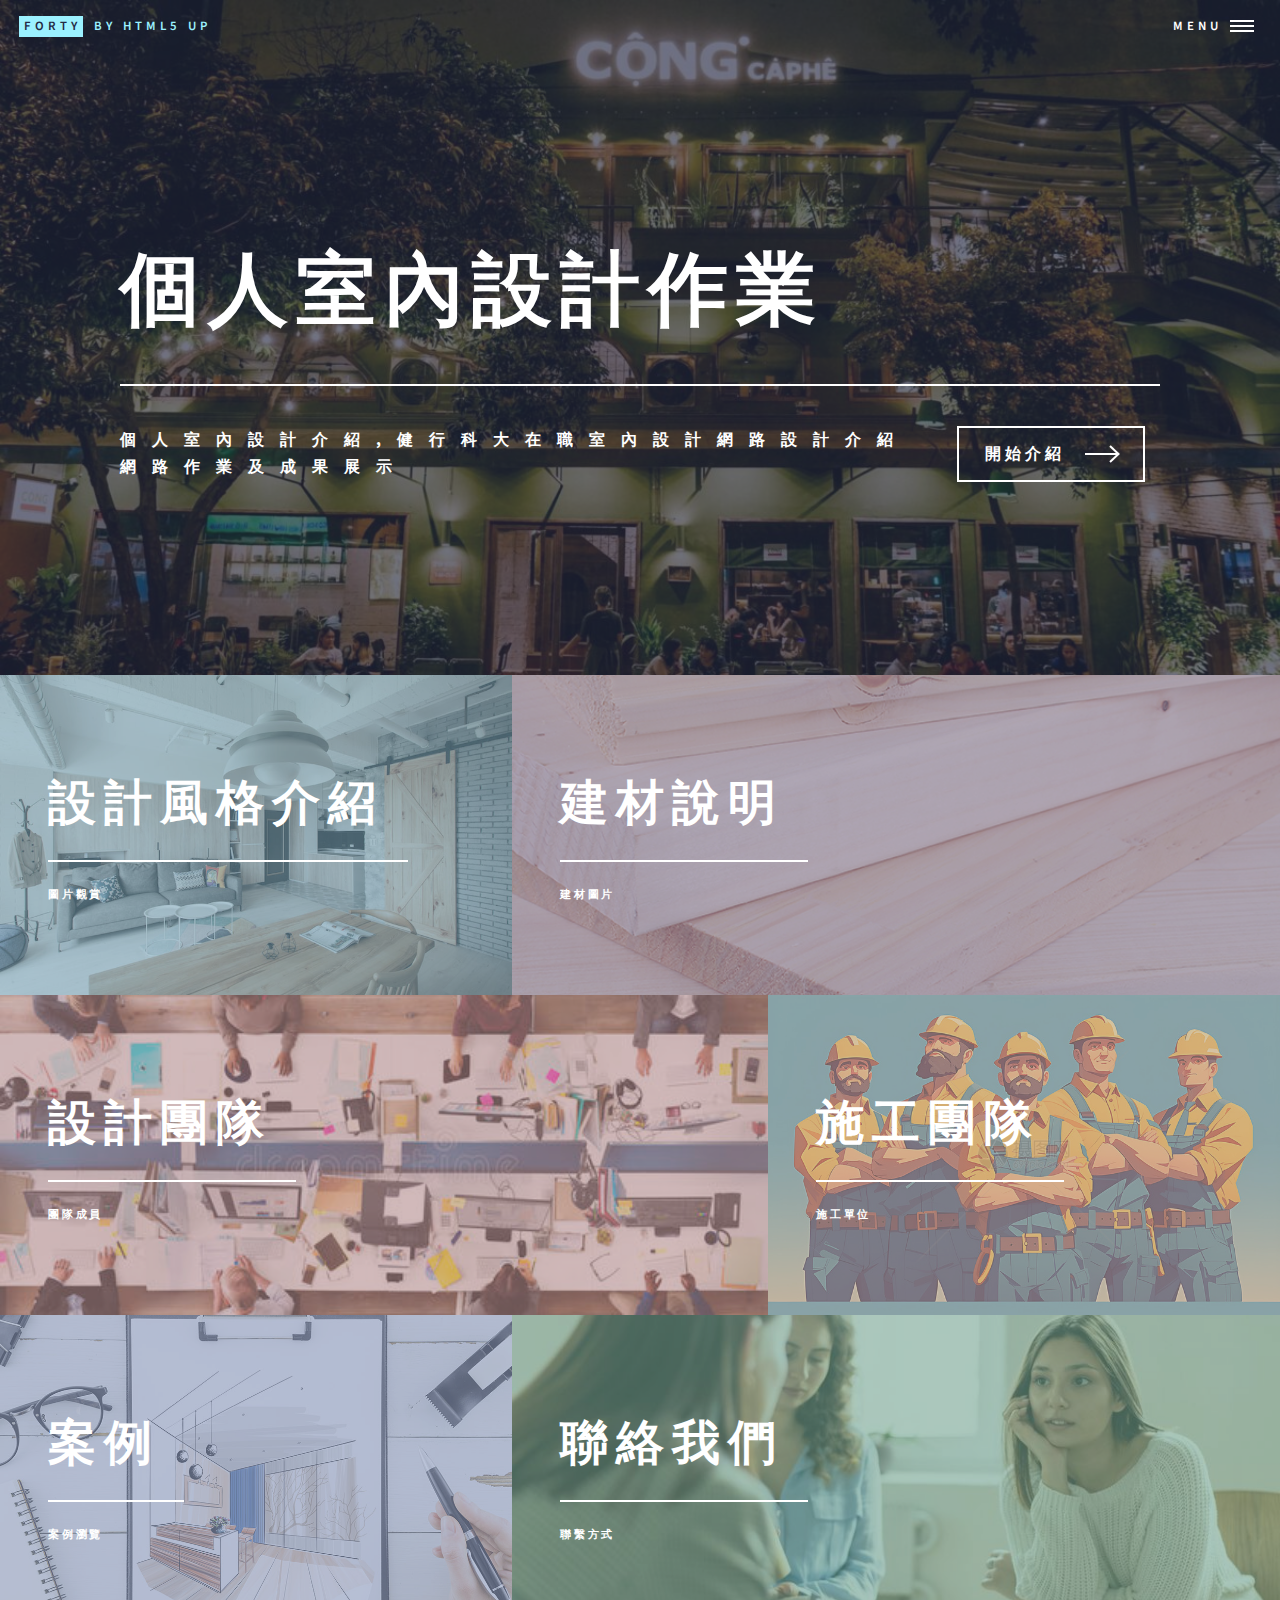
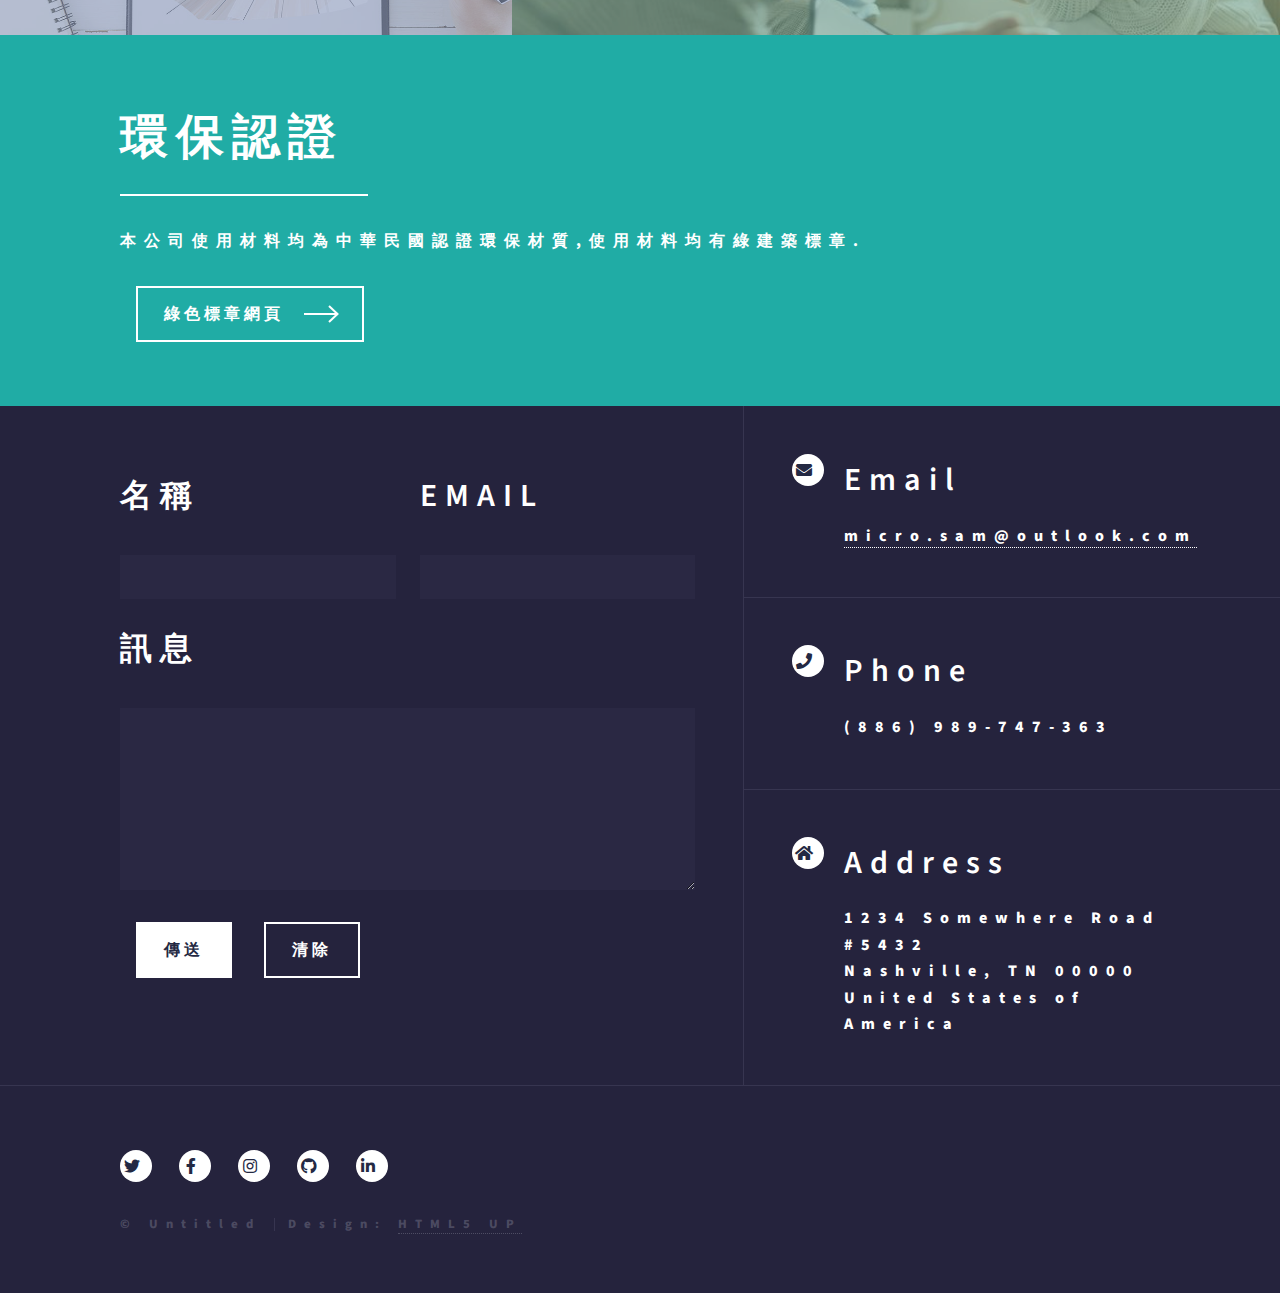
==== commit 405f99d3: "20240619 更改內容" ====
--- a/index.html
+++ b/index.html
@@ -14,7 +14,6 @@
 		<noscript><link rel="stylesheet" href="assets/css/noscript.css" /></noscript>
 	</head>
 	<body class="is-preload">
-		id=two background-color: red
 
 		<!-- Wrapper -->
 			<div id="wrapper">
@@ -45,7 +44,7 @@
 					<section id="banner" class="major">
 						<div class="inner">
 							<header class="major">
-								<h1>健行室內設計作業</h1>
+								<h1>個人室內設計作業</h1>
 							</header>
 							<div class="content">
 								<p>個人室內設計介紹,健行科大在職室內設計網路設計介紹<br />
@@ -67,7 +66,7 @@
 										<img src="images/設計風格.jpg" alt="" />
 									</span>
 									<header class="major">
-										<h3><a href="landing.html" class="link">設計風格介紹</a></h3>
+										<h1><a href="landing.html" class="link">設計風格介紹</a></h1>
 										<p>圖片觀賞</p>
 									</header>
 								</article>
@@ -76,7 +75,7 @@
 										<img src="images/建築材料.jpg" alt="" />
 									</span>
 									<header class="major">
-										<h3><a href="landing.html" class="link">建材說明</a></h3>
+										<h1><a href="landing.html" class="link">建材說明</a></h1>
 										<p>建材圖片</p>
 									</header>
 								</article>
@@ -85,7 +84,7 @@
 										<img src="images/設計師.jpg" alt="" />
 									</span>
 									<header class="major">
-										<h3><a href="landing.html" class="link">設計團隊</a></h3>
+										<h1><a href="landing.html" class="link">設計團隊</a></h1>
 										<p>團隊成員</p>
 									</header>
 								</article>
@@ -94,7 +93,7 @@
 										<img src="images/施工團隊.jpg" alt="" />
 									</span>
 									<header class="major">
-										<h3><a href="landing.html" class="link">施工團隊</a></h3>
+										<h1><a href="landing.html" class="link">施工團隊</a></h1>
 										<p>施工單位</p>
 									</header>
 								</article>
@@ -103,7 +102,7 @@
 										<img src="images/設計案例.jpg" alt="" />
 									</span>
 									<header class="major">
-										<h3><a href="landing.html" class="link">案例</a></h3>
+										<h1><a href="landing.html" class="link">案例</a></h1>
 										<p>案例瀏覽</p>
 									</header>
 								</article>
@@ -112,8 +111,8 @@
 										<img src="images/聯絡圖片.jpg" alt="" />
 									</span>
 									<header class="major">
-										<h3><a href="landing.html" class="link">聯絡我們</a></h3>
-										<p>聯繫方式</p>
+										<h1><a href="landing.html" class="link">聯絡我們</a></h1>
+										<p class="sizes 18px"> 聯繫方式 </p>
 									</header>
 								</article>
 							</section>
@@ -122,69 +121,83 @@
 							<section id="two">
 								<div class="inner">
 									<header class="major">
-										<h2>環保認證</h2>
+										<h1>環保認證</h1>
 									</header>
 									<p>本公司使用材料均為中華民國認證環保材質,使用材料均有綠建築標章.</p>
 									<ul class="actions">
-										<li><a href="https://gb.tabc.org.tw/" target="_blank" class="button next">綠建築網頁</a></li>
+										<li><a href="https://gb.tabc.org.tw/" target="_blank" class="button next">綠色標章網頁</a></li>
 									</ul>
 								</div>
 							</section>
 
 					</div>
 
-				<!-- Contact -->
-					<section id="contact">
-						<div class="inner">
-							<section>
-								<form method="post" action="#">
-									<div class="fields">
-										<div class="field half">
-											<label for="name">Name</label>
-											<input type="text" name="name" id="name" />
-										</div>
-										<div class="field half">
-											<label for="email">Email</label>
-											<input type="text" name="email" id="email" />
-										</div>
-										<div class="field">
-											<label for="message">Message</label>
-											<textarea name="message" id="message" rows="6"></textarea>
-										</div>
-									</div>
-									<ul class="actions">
-										<li><input type="submit" value="Send Message" class="primary" /></li>
-										<li><input type="reset" value="Clear" /></li>
-									</ul>
-								</form>
-							</section>
-							<section class="split">
-								<section>
-									<div class="contact-method">
-										<span class="icon solid alt fa-envelope"></span>
-										<h3>Email</h3>
-										<a href="#">micro.sam@outlook.com</a>
-									</div>
-								</section>
-								<section>
-									<div class="contact-method">
-										<span class="icon solid alt fa-phone"></span>
-										<h3>Phone</h3>
-										<span>(886) 989-747-363</span>
-									</div>
-								</section>
-								<section>
-									<div class="contact-method">
-										<span class="icon solid alt fa-home"></span>
-										<h3>Address</h3>
-										<span>1234 Somewhere Road #5432<br />
-										Nashville, TN 00000<br />
-										United States of America</span>
-									</div>
-								</section>
-							</section>
-						</div>
-					</section>
+	<!-- Contact -->
+	<section id="contact">
+		<div class="inner">
+			<section>
+				<!-- 這一行需要加上onsubmit="return mailto()" -->
+				<form method="post" action="#"  onsubmit="return mailto()">
+					<div class="fields">
+						<div class="field half">
+							<label for="name">名稱</label>
+							<input type="text" name="name" id="name" />
+						</div>
+						<div class="field half">
+							<label for="email">Email</label>
+							<input type="text" name="email" id="email" />
+						</div>
+						<div class="field">
+							<label for="message">訊息</label>
+							<textarea name="message" id="message" rows="6"></textarea>
+						</div>
+					</div>
+			
+					<ul class="actions">
+						<li><input type="submit" value="傳送" class="primary" /></li></a>
+						<li><input type="reset" value="清除" /></li>
+					</ul>
+			
+					<!-- 呼叫email程式的語法:start -->
+					<script>
+						function mailto() {
+							name = document.getElementsByName('name')[0].value; // 把使用者輸入的名稱拿出來用
+							email = document.getElementsByName('email')[0].value; // 把使用者輸入的email拿出來用
+							message = document.getElementsByName('message')[0].value.replaceAll('\n', '%0D%0A'); // 把使用者輸入的內容拿出來用
+							window.location.href = "mailto:xxxxxxxxxx@gmail.com?subject=我沒有問題&body=您好, 我是" + name + ":%0D%0A" + message;
+							return false;
+						}
+					</script>
+					<!-- 呼叫email程式的語法:end -->
+				</form>
+			</section>
+			<section class="split">
+				<section>
+					<div class="contact-method">
+						<span class="icon solid alt fa-envelope"></span>
+						<h3>Email</h3>
+						<a href="#">micro.sam@outlook.com</a>
+					</div>
+				</section>
+				<section>
+					<div class="contact-method">
+						<span class="icon solid alt fa-phone"></span>
+						<h3>Phone</h3>
+						<span>(886) 989-747-363</span>
+					</div>
+				</section>
+				<section>
+					<div class="contact-method">
+						<span class="icon solid alt fa-home"></span>
+						<h3>Address</h3>
+						<span>1234 Somewhere Road #5432<br />
+						Nashville, TN 00000<br />
+						United States of America</span>
+					</div>
+				</section>
+			</section>
+		</div>
+	</section>
 
 				<!-- Footer -->
 					<footer id="footer">
--- a/assets/css/main.css
+++ b/assets/css/main.css
@@ -99,7 +99,7 @@
 	}
 
 	body {
-		background: #242943;
+		background: #25233d;
 	}
 
 		body.is-preload *, body.is-preload *:before, body.is-preload *:after {
@@ -118,9 +118,9 @@
 	body, input, select, textarea {
 		color: #ffffff;
 		font-family: "Source Sans Pro", Helvetica, sans-serif;
-		font-size: 17pt;
-		font-weight: 300;
-		letter-spacing: 0.025em;
+		font-size: 30pt;
+		font-weight: 800;
+		letter-spacing: 0.5em;
 		line-height: 1.65;
 	}
 
@@ -193,15 +193,15 @@
 		}
 
 	h1 {
-		font-size: 2.5em;
+		font-size: 3.0em;
 	}
 
 	h2 {
-		font-size: 1.75em;
+		font-size: 2.0em;
 	}
 
 	h3 {
-		font-size: 1.35em;
+		font-size: 2.0em;
 	}
 
 	h4 {
@@ -1892,7 +1892,7 @@
 	label {
 		color: #ffffff;
 		display: block;
-		font-size: 0.8em;
+		font-size: 2.0em;
 		font-weight: 600;
 		letter-spacing: 0.25em;
 		margin: 0 0 1em 0;
@@ -2792,7 +2792,7 @@
 				display: block;
 				height: 100%;
 				left: 0;
-				opacity: 0.65;
+				opacity: 0.45;
 				position: absolute;
 				width: 100%;
 				z-index: 2;
@@ -3423,7 +3423,7 @@
 		}
 
 		#banner h1 {
-			font-size: 3.25em;
+			font-size: 5.0em;
 		}
 
 		#banner > .inner {
@@ -3476,7 +3476,7 @@
 				#banner > .inner .content p {
 					font-size: 1.0em;
 					font-weight: 800;
-					letter-spacing: 0.25em;
+					letter-spacing: 1.0em;
 					text-transform: uppercase;
 				}
 
@@ -3589,7 +3589,7 @@
 /* Main */
 
 	#main {
-		background-color: #2a2f4a;
+		background-color: #20aca5;
 	}
 
 		#main > * {
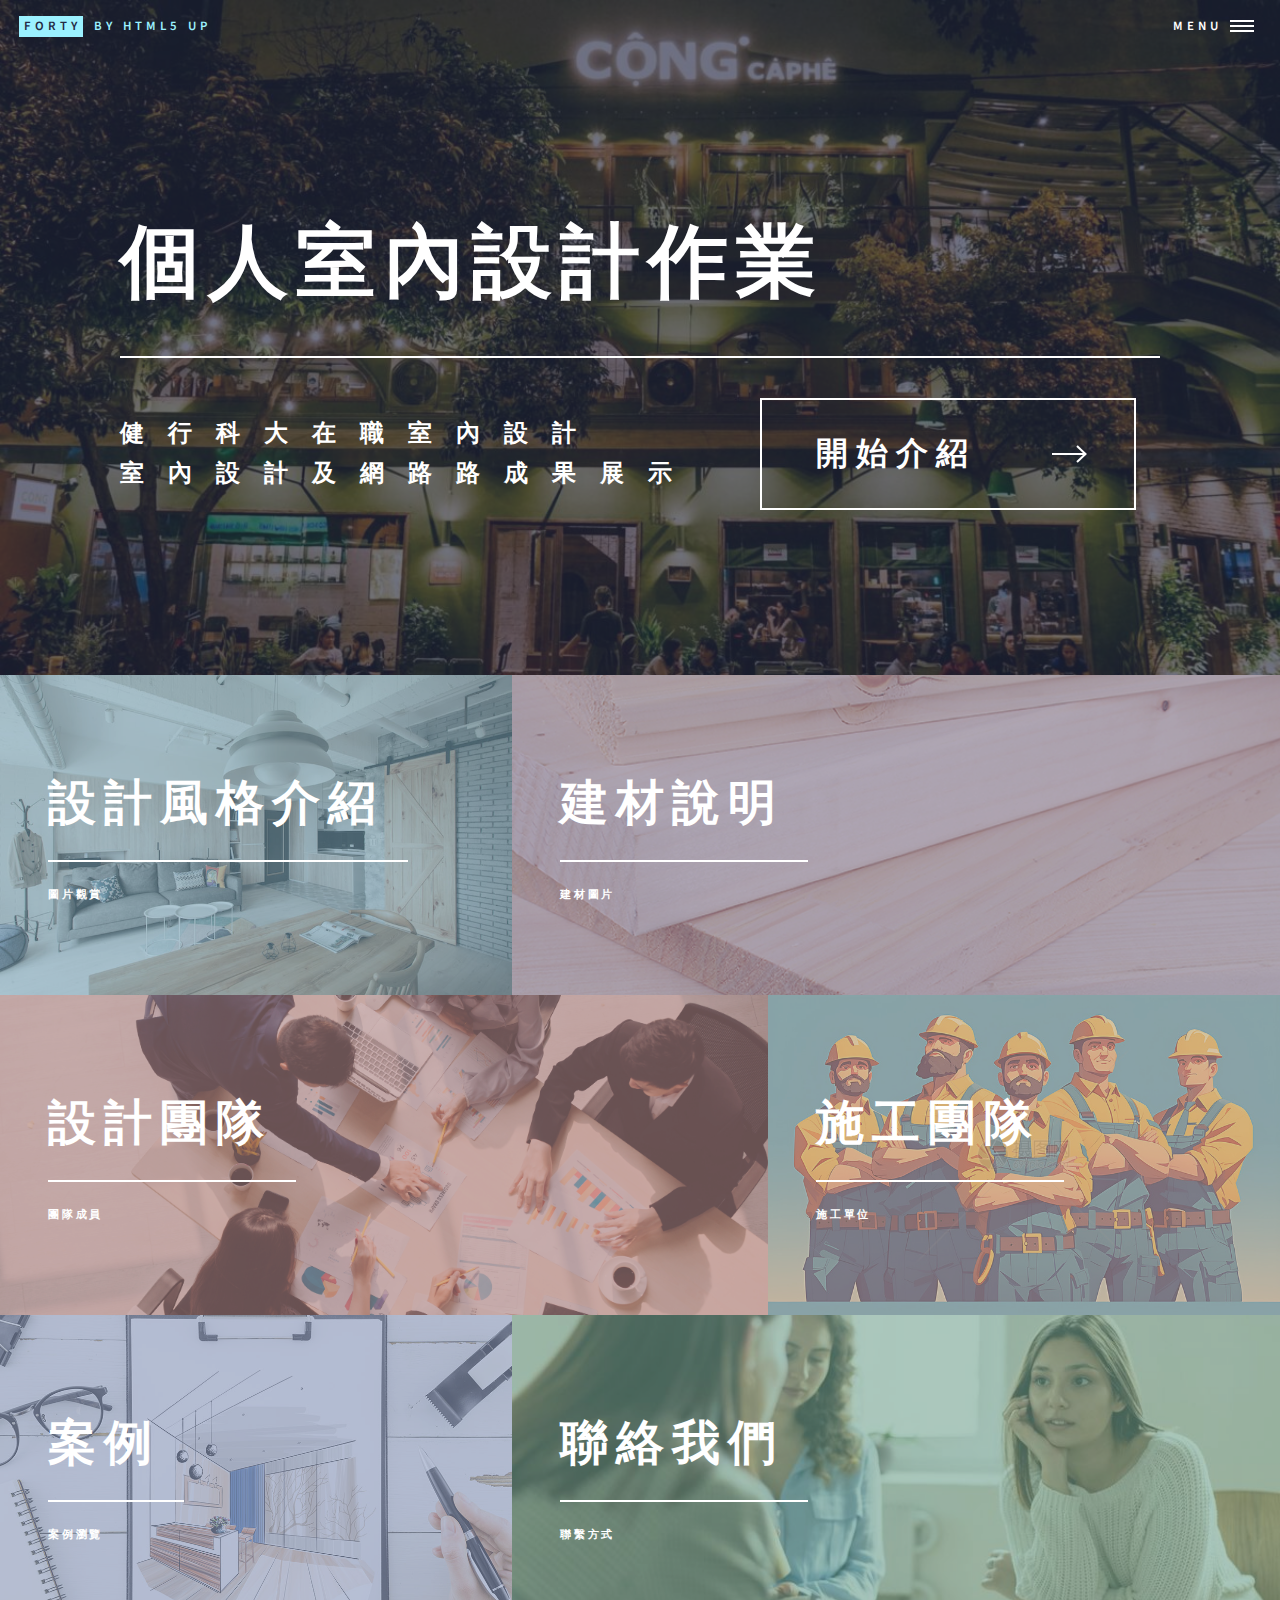
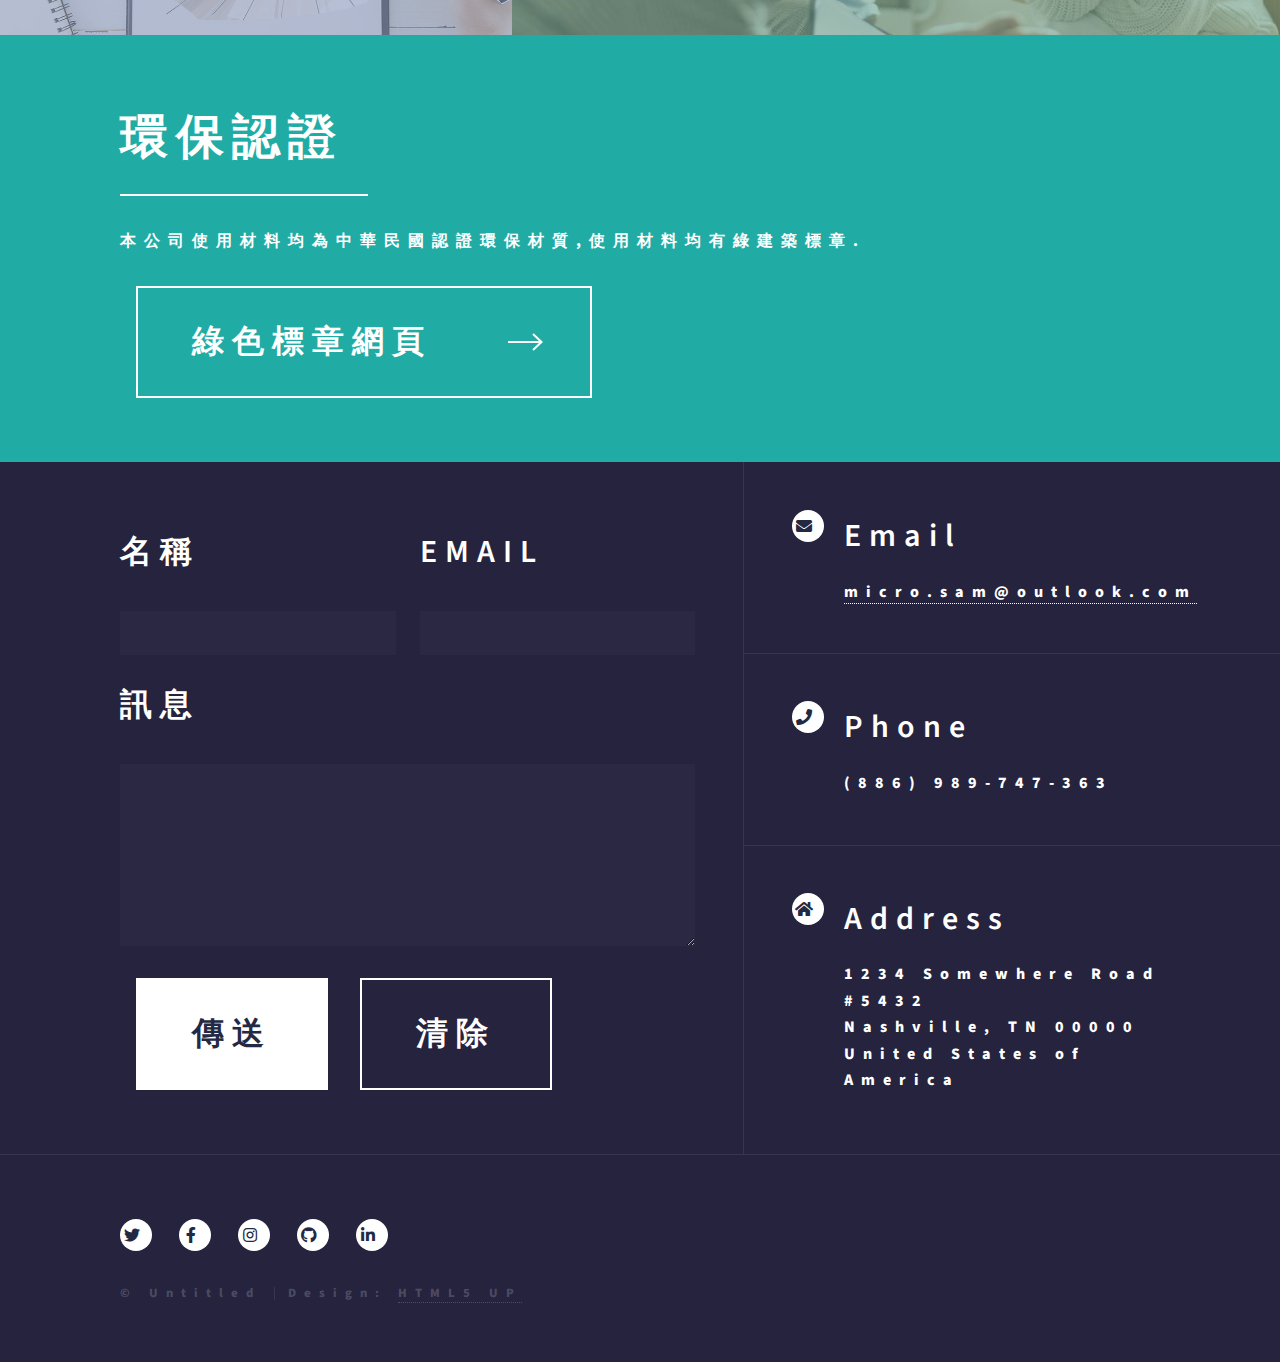
==== commit b03e5919: "20240619 end" ====
--- a/index.html
+++ b/index.html
@@ -47,8 +47,8 @@
 								<h1>個人室內設計作業</h1>
 							</header>
 							<div class="content">
-								<p>個人室內設計介紹,健行科大在職室內設計網路設計介紹<br />
-									網路作業及成果展示</p>
+								<p>健行科大在職室內設計<br />
+									室內設計及網路路成果展示</p>
 								<ul class="actions">
 									<li><a href="#one" class="button next scrolly">開始介紹</a></li>
 								</ul>
--- a/assets/css/main.css
+++ b/assets/css/main.css
@@ -2520,8 +2520,8 @@
 		color: #ffffff;
 		cursor: pointer;
 		display: inline-block;
-		font-size: 1.0em;
-		font-weight: 600;
+		font-size: 2.0em;
+		font-weight: 800;
 		height: 3.5em;
 		letter-spacing: 0.25em;
 		line-height: 3.5em;
@@ -3474,8 +3474,8 @@
 				}
 
 				#banner > .inner .content p {
-					font-size: 1.0em;
-					font-weight: 800;
+					font-size: 1.5em;
+					font-weight: 1200;
 					letter-spacing: 1.0em;
 					text-transform: uppercase;
 				}
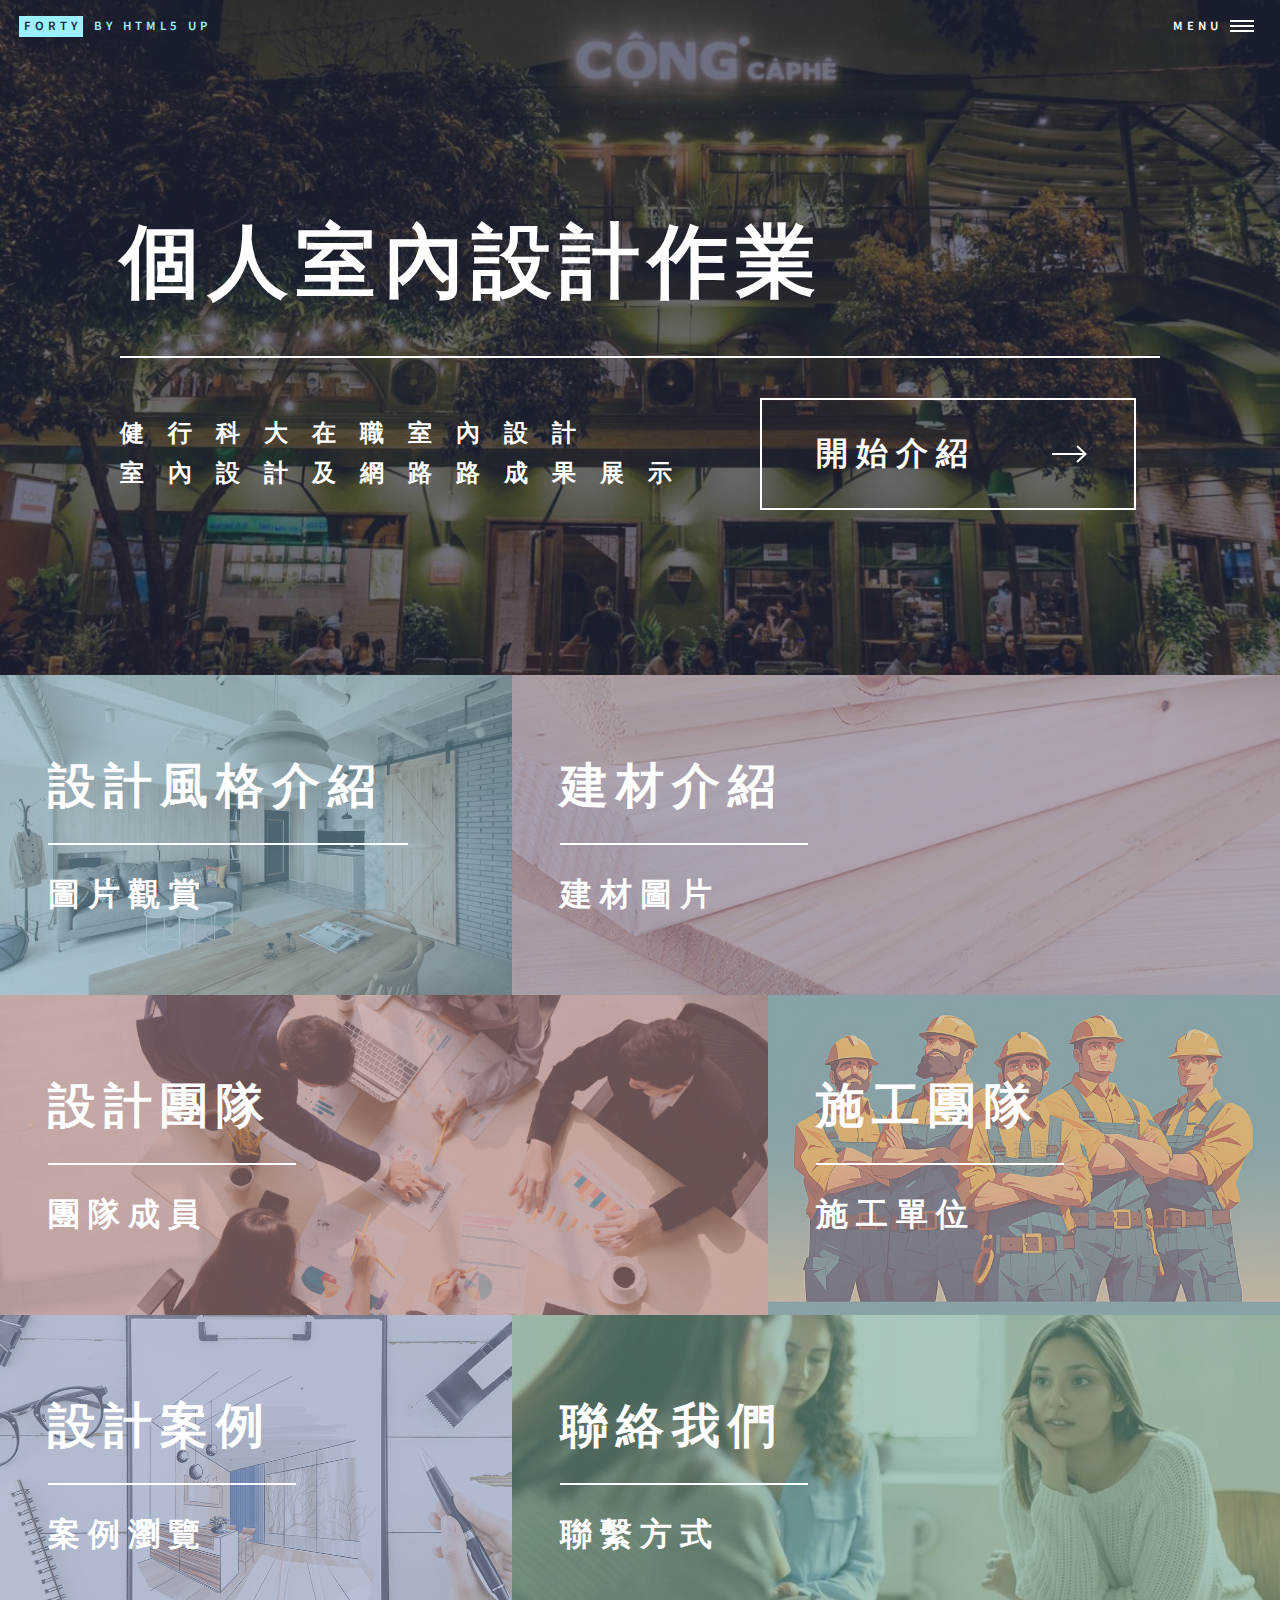
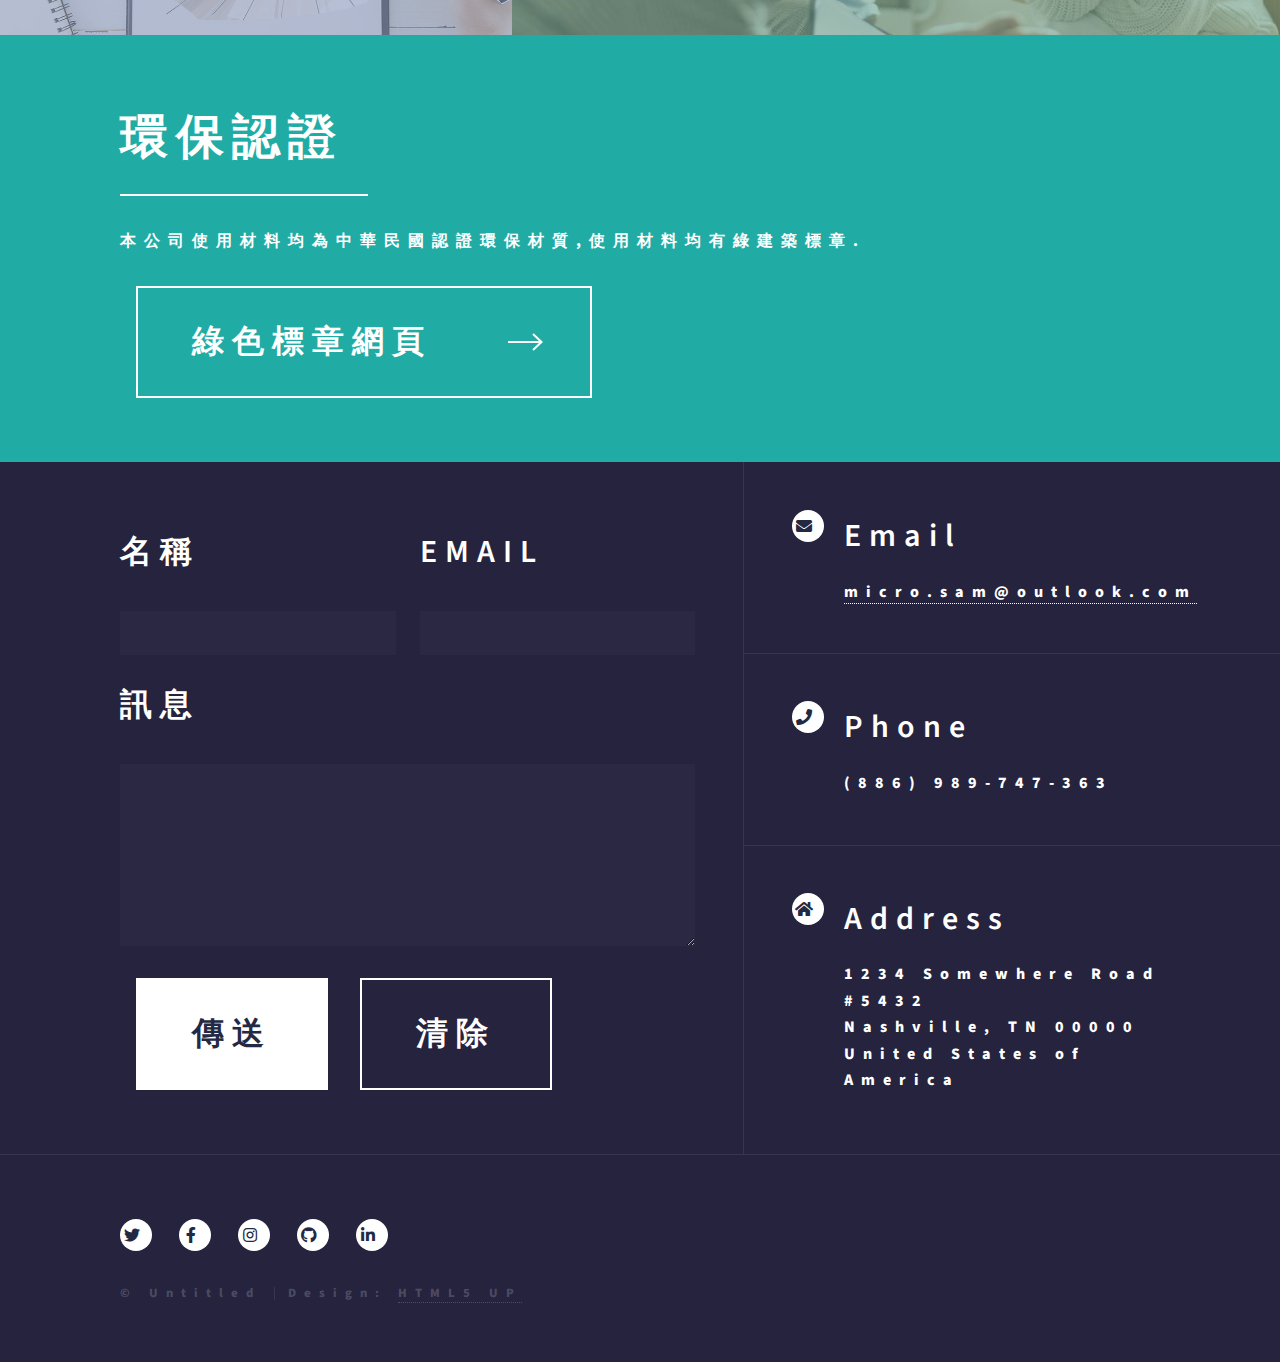
==== commit 355147e5: "2024-0620 離線更新資料" ====
--- a/index.html
+++ b/index.html
@@ -66,7 +66,7 @@
 										<img src="images/設計風格.jpg" alt="" />
 									</span>
 									<header class="major">
-										<h1><a href="landing.html" class="link">設計風格介紹</a></h1>
+										<h1><a href="設計風格介紹.html" class="link">設計風格介紹</a></h1>
 										<p>圖片觀賞</p>
 									</header>
 								</article>
@@ -75,7 +75,7 @@
 										<img src="images/建築材料.jpg" alt="" />
 									</span>
 									<header class="major">
-										<h1><a href="landing.html" class="link">建材說明</a></h1>
+										<h1><a href="建材介紹.html" class="link">建材介紹</a></h1>
 										<p>建材圖片</p>
 									</header>
 								</article>
@@ -84,7 +84,7 @@
 										<img src="images/設計師.jpg" alt="" />
 									</span>
 									<header class="major">
-										<h1><a href="landing.html" class="link">設計團隊</a></h1>
+										<h1><a href="設計團隊.html" class="link">設計團隊</a></h1>
 										<p>團隊成員</p>
 									</header>
 								</article>
@@ -93,7 +93,7 @@
 										<img src="images/施工團隊.jpg" alt="" />
 									</span>
 									<header class="major">
-										<h1><a href="landing.html" class="link">施工團隊</a></h1>
+										<h1><a href="施工團隊.html" class="link">施工團隊</a></h1>
 										<p>施工單位</p>
 									</header>
 								</article>
@@ -102,7 +102,7 @@
 										<img src="images/設計案例.jpg" alt="" />
 									</span>
 									<header class="major">
-										<h1><a href="landing.html" class="link">案例</a></h1>
+										<h1><a href="設計案例.html" class="link">設計案例</a></h1>
 										<p>案例瀏覽</p>
 									</header>
 								</article>
@@ -111,7 +111,7 @@
 										<img src="images/聯絡圖片.jpg" alt="" />
 									</span>
 									<header class="major">
-										<h1><a href="landing.html" class="link">聯絡我們</a></h1>
+										<h1><a href="聯絡我們.html" class="link">聯絡我們</a></h1>
 										<p class="sizes 18px"> 聯繫方式 </p>
 									</header>
 								</article>
--- a/assets/css/main.css
+++ b/assets/css/main.css
@@ -1792,7 +1792,7 @@
 			}
 
 		header.major > p {
-			font-size: 0.7em;
+			font-size: 2.0em;
 			font-weight: 600;
 			letter-spacing: 0.25em;
 			margin-bottom: 0;
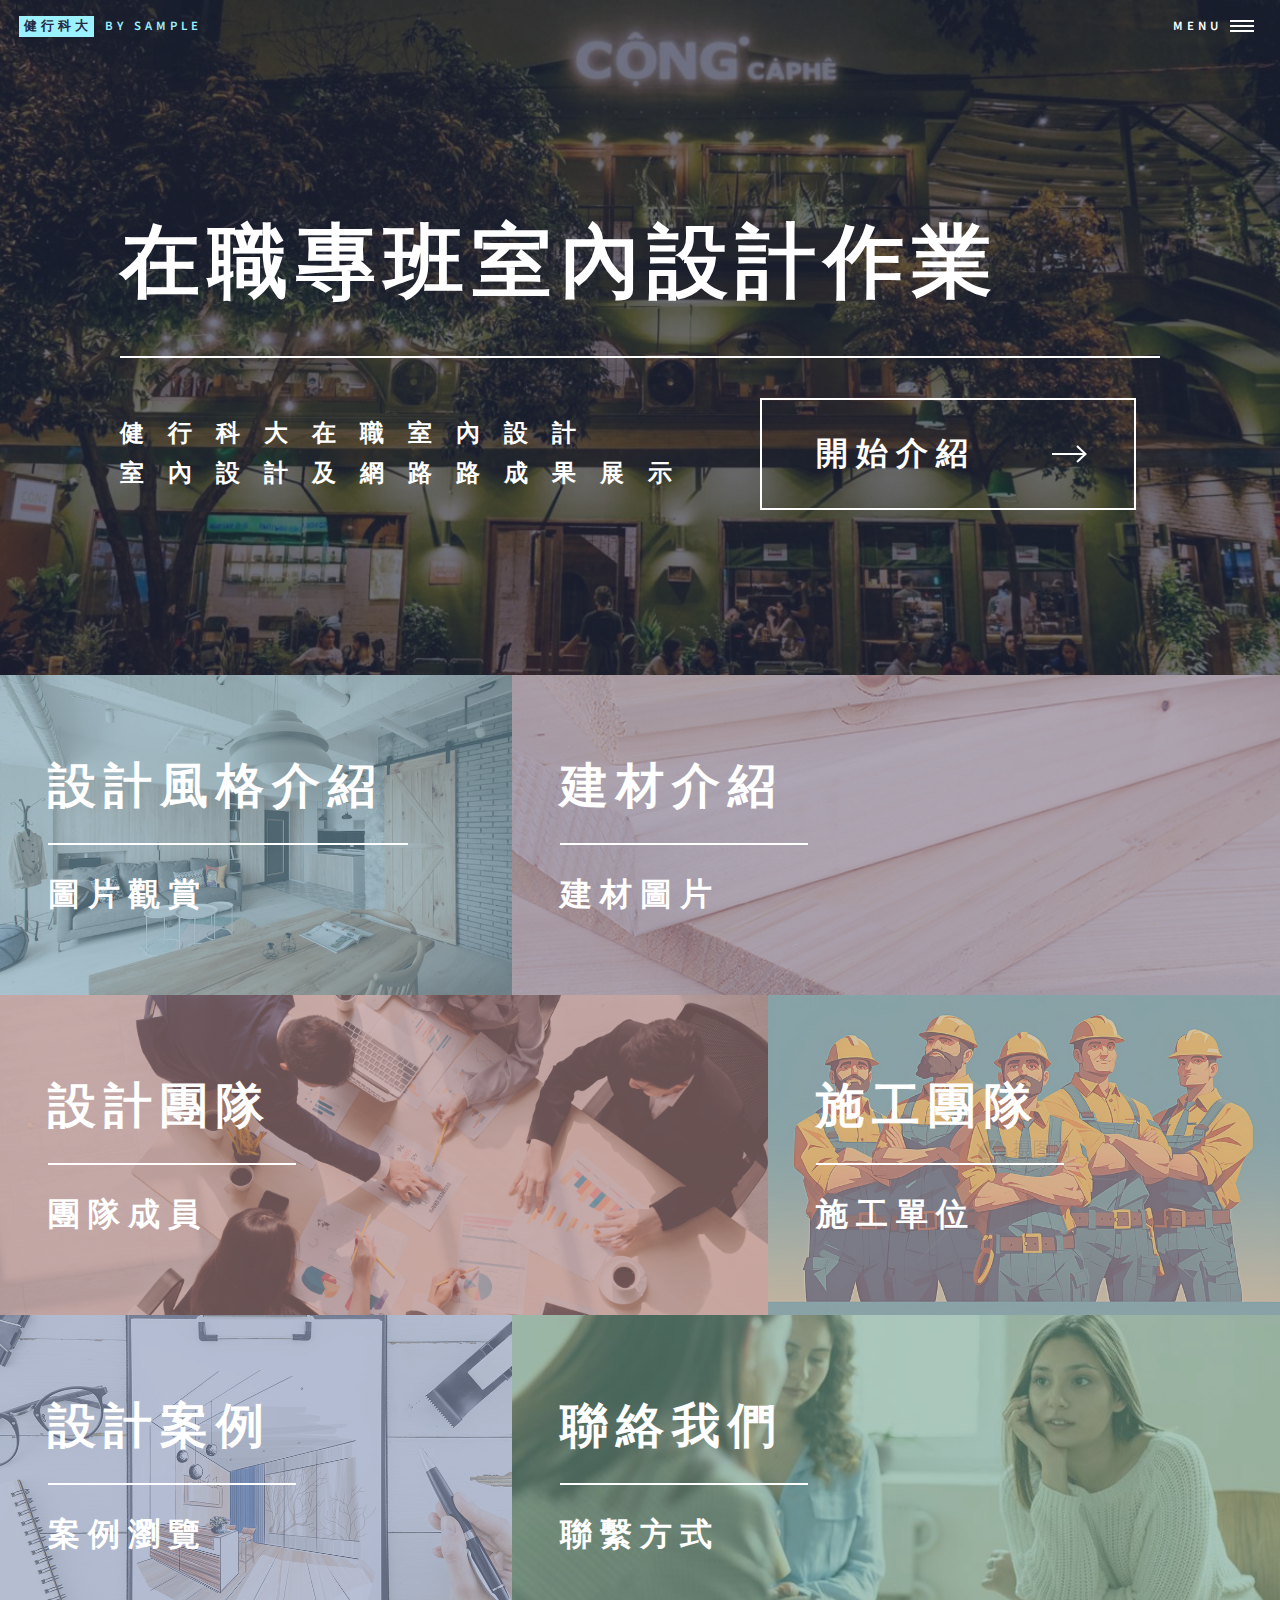
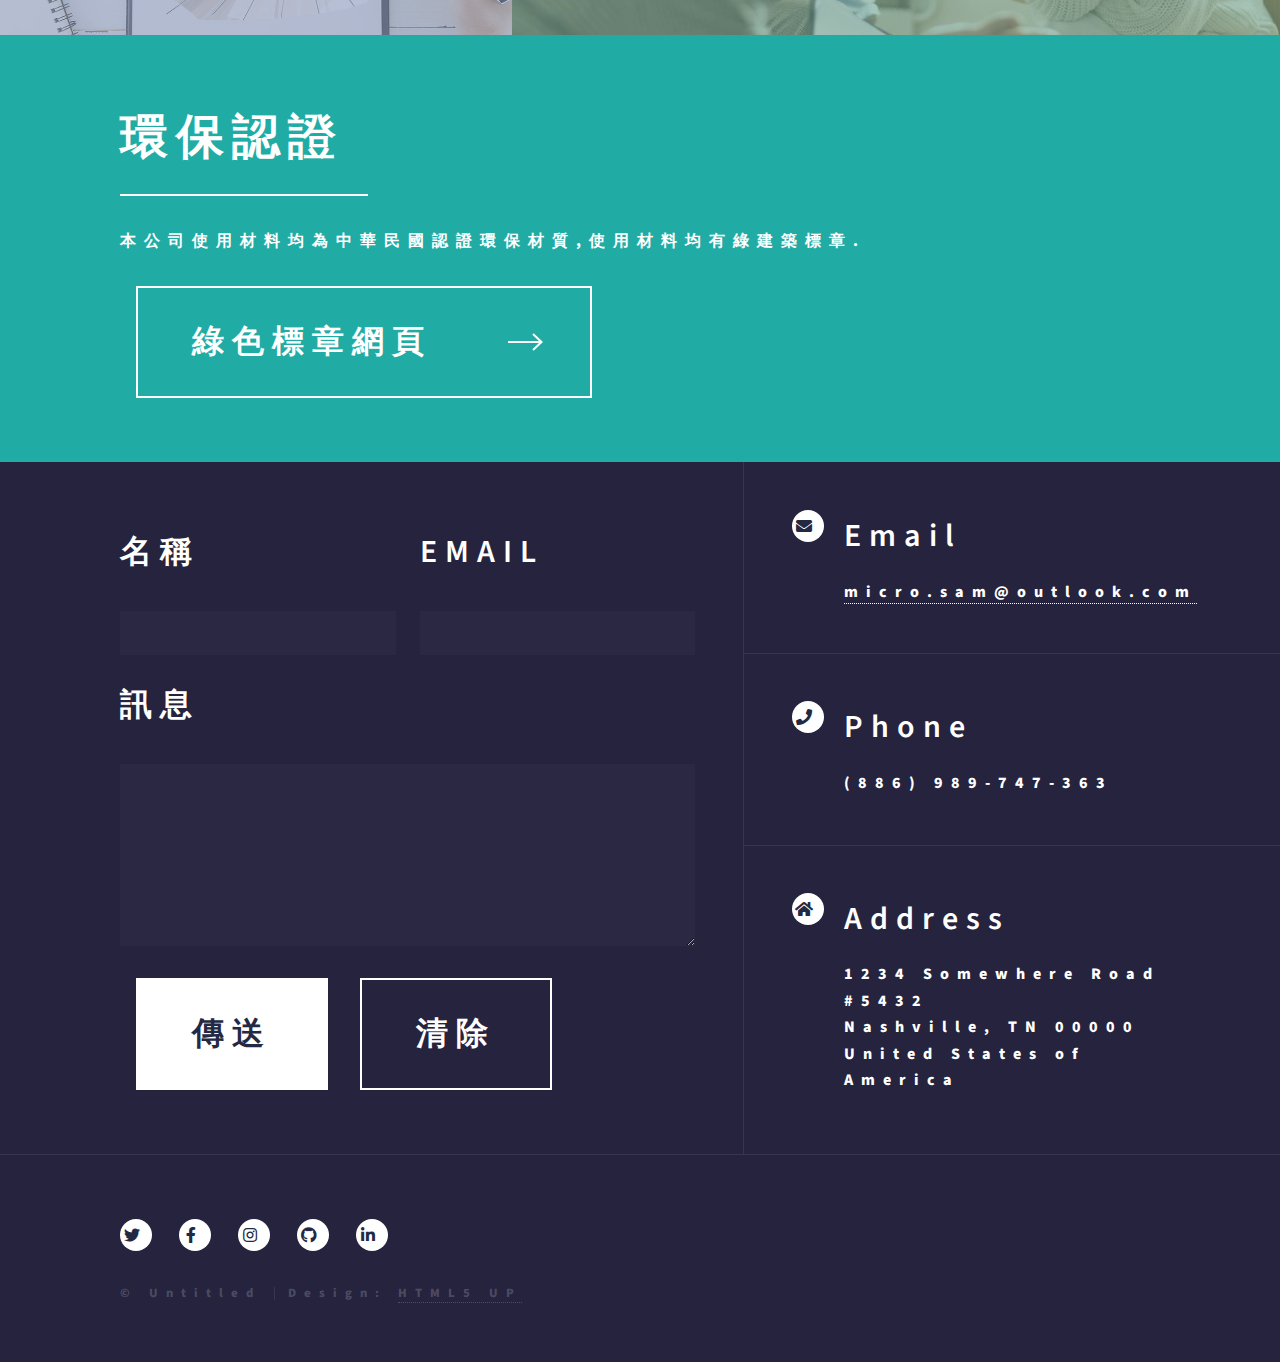
==== commit c4a812b1: "Update index.html" ====
--- a/index.html
+++ b/index.html
@@ -20,7 +20,7 @@
 
 				<!-- Header -->
 					<header id="header" class="alt">
-						<a href="index.html" class="logo"><strong>Forty</strong> <span>by HTML5 UP</span></a>
+						<a href="index.html" class="logo"><strong>健行科大</strong> <span>by sample</span></a>
 						<nav>
 							<a href="#menu">Menu</a>
 						</nav>
@@ -44,7 +44,7 @@
 					<section id="banner" class="major">
 						<div class="inner">
 							<header class="major">
-								<h1>個人室內設計作業</h1>
+								<h1>在職專班室內設計作業</h1>
 							</header>
 							<div class="content">
 								<p>健行科大在職室內設計<br />
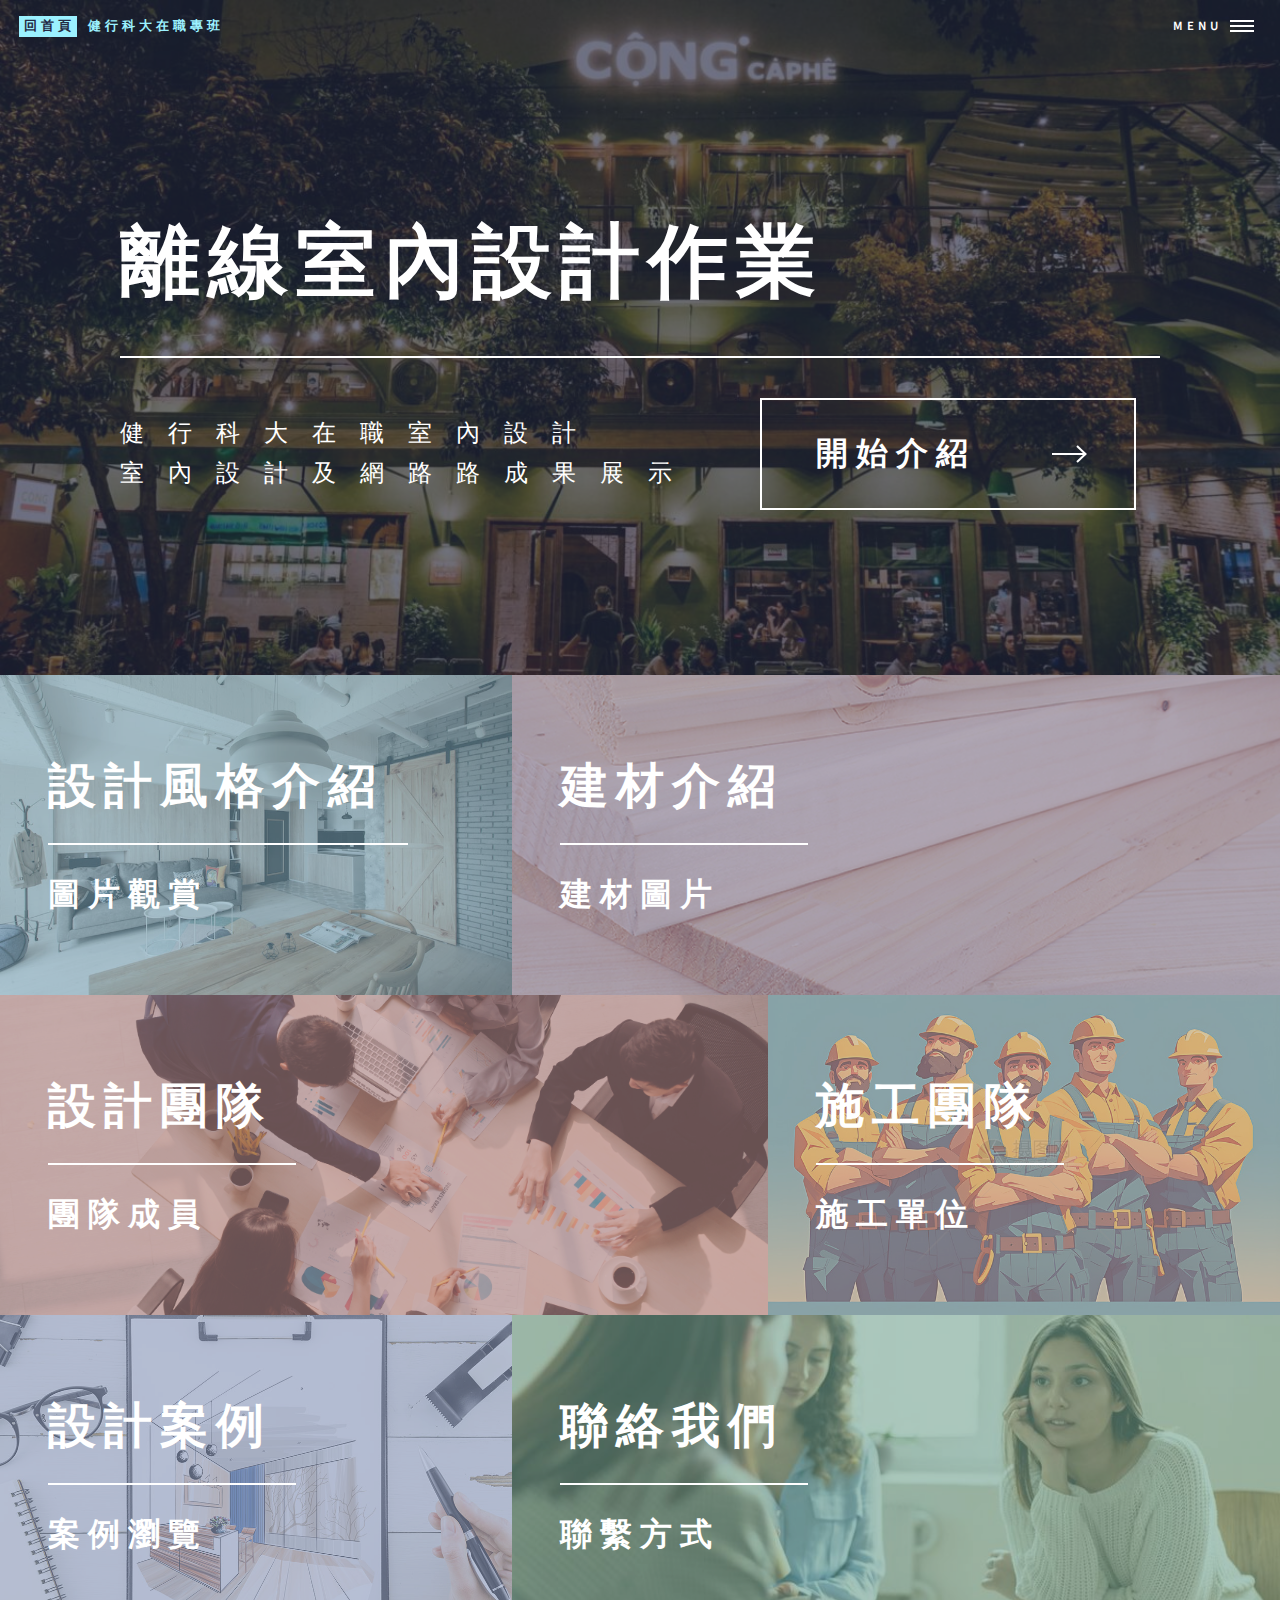
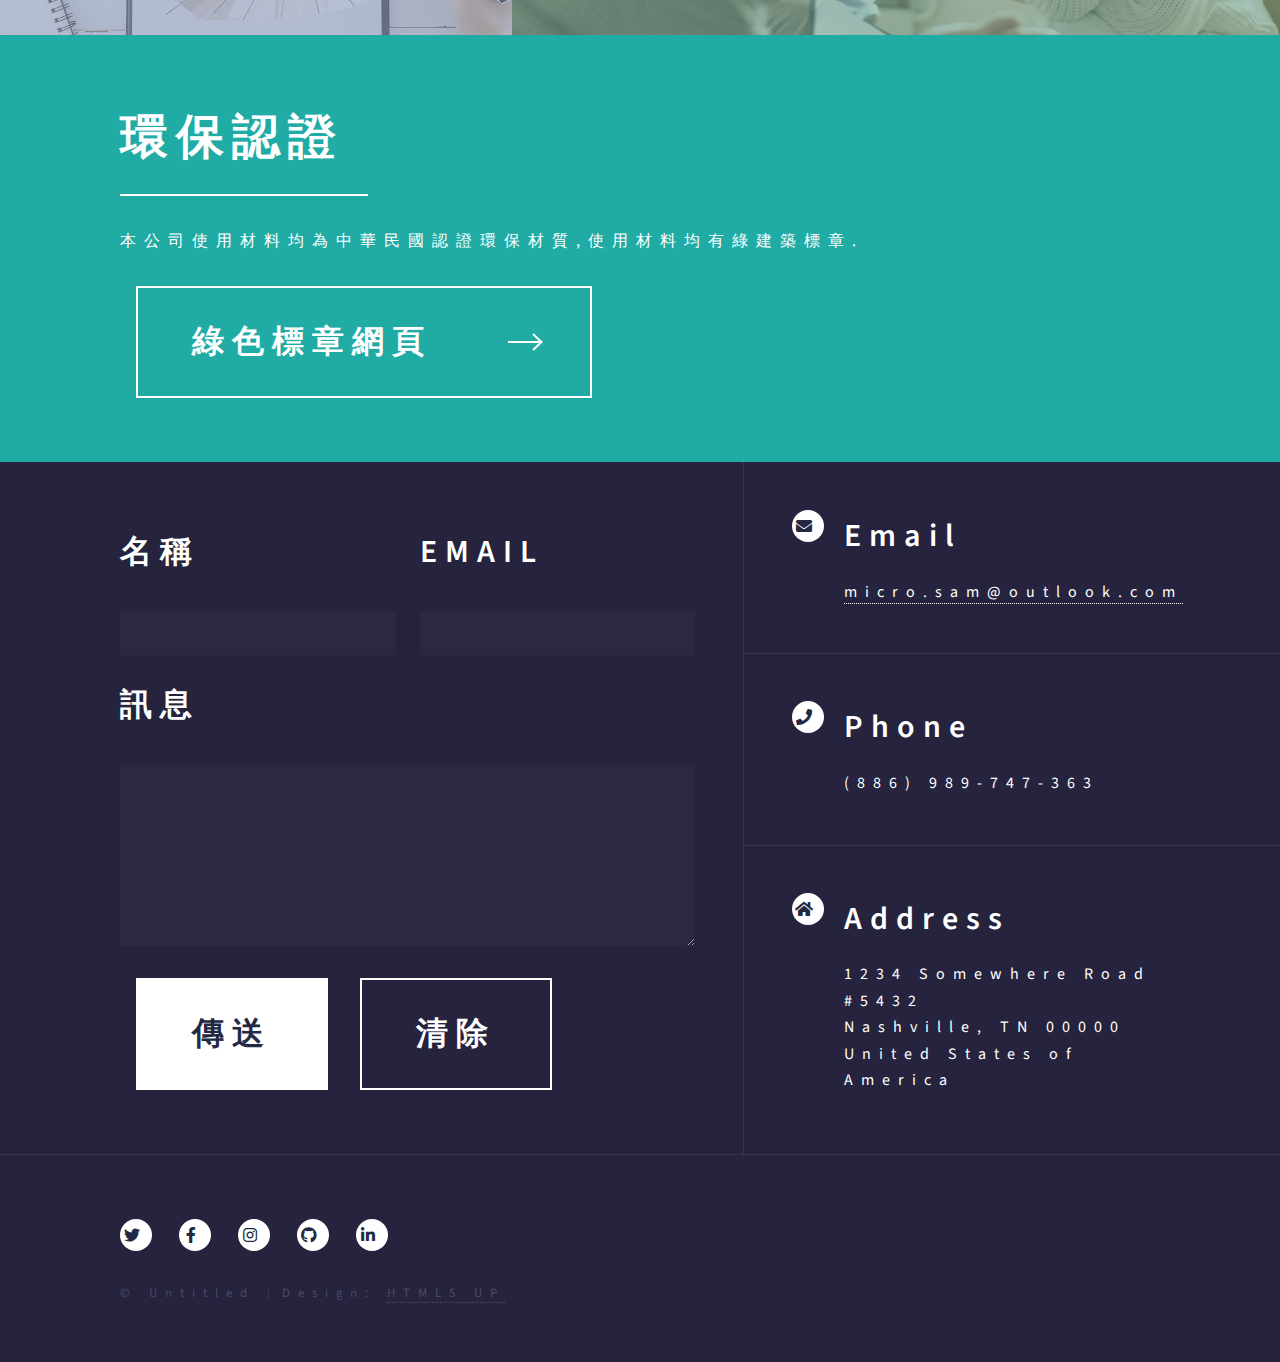
==== commit d1a2d3d6: "2024620課程修改" ====
--- a/index.html
+++ b/index.html
@@ -20,7 +20,7 @@
 
 				<!-- Header -->
 					<header id="header" class="alt">
-						<a href="index.html" class="logo"><strong>健行科大</strong> <span>by sample</span></a>
+						<a href="index.html" class="logo"><strong>回首頁</strong> <span>健行科大在職專班</span></a>
 						<nav>
 							<a href="#menu">Menu</a>
 						</nav>
@@ -44,7 +44,7 @@
 					<section id="banner" class="major">
 						<div class="inner">
 							<header class="major">
-								<h1>在職專班室內設計作業</h1>
+								<h1>離線室內設計作業</h1>
 							</header>
 							<div class="content">
 								<p>健行科大在職室內設計<br />
--- a/assets/css/main.css
+++ b/assets/css/main.css
@@ -119,7 +119,7 @@
 		color: #ffffff;
 		font-family: "Source Sans Pro", Helvetica, sans-serif;
 		font-size: 30pt;
-		font-weight: 800;
+		font: weight 800px;;
 		letter-spacing: 0.5em;
 		line-height: 1.65;
 	}
@@ -2938,7 +2938,7 @@
 			-webkit-flex-direction: row;
 			-ms-flex-direction: row;
 			flex-direction: row;
-			background-color: #2e3450;
+			background-color: #96774f;
 		}
 
 			.spotlights > section > .image {
@@ -2947,13 +2947,13 @@
 				border-radius: 0;
 				display: block;
 				position: relative;
-				width: 30%;
+				width: 50%;
 			}
 
 				.spotlights > section > .image img {
 					border-radius: 0;
 					display: block;
-					width: 100%;
+					width:100%;
 				}
 
 				.spotlights > section > .image:before {
@@ -2986,7 +2986,7 @@
 				-ms-align-items: center;
 				align-items: center;
 				padding: 2em 3em 0.1em 3em ;
-				width: 70%;
+				width: 50%;
 			}
 
 				.spotlights > section > .content > .inner {
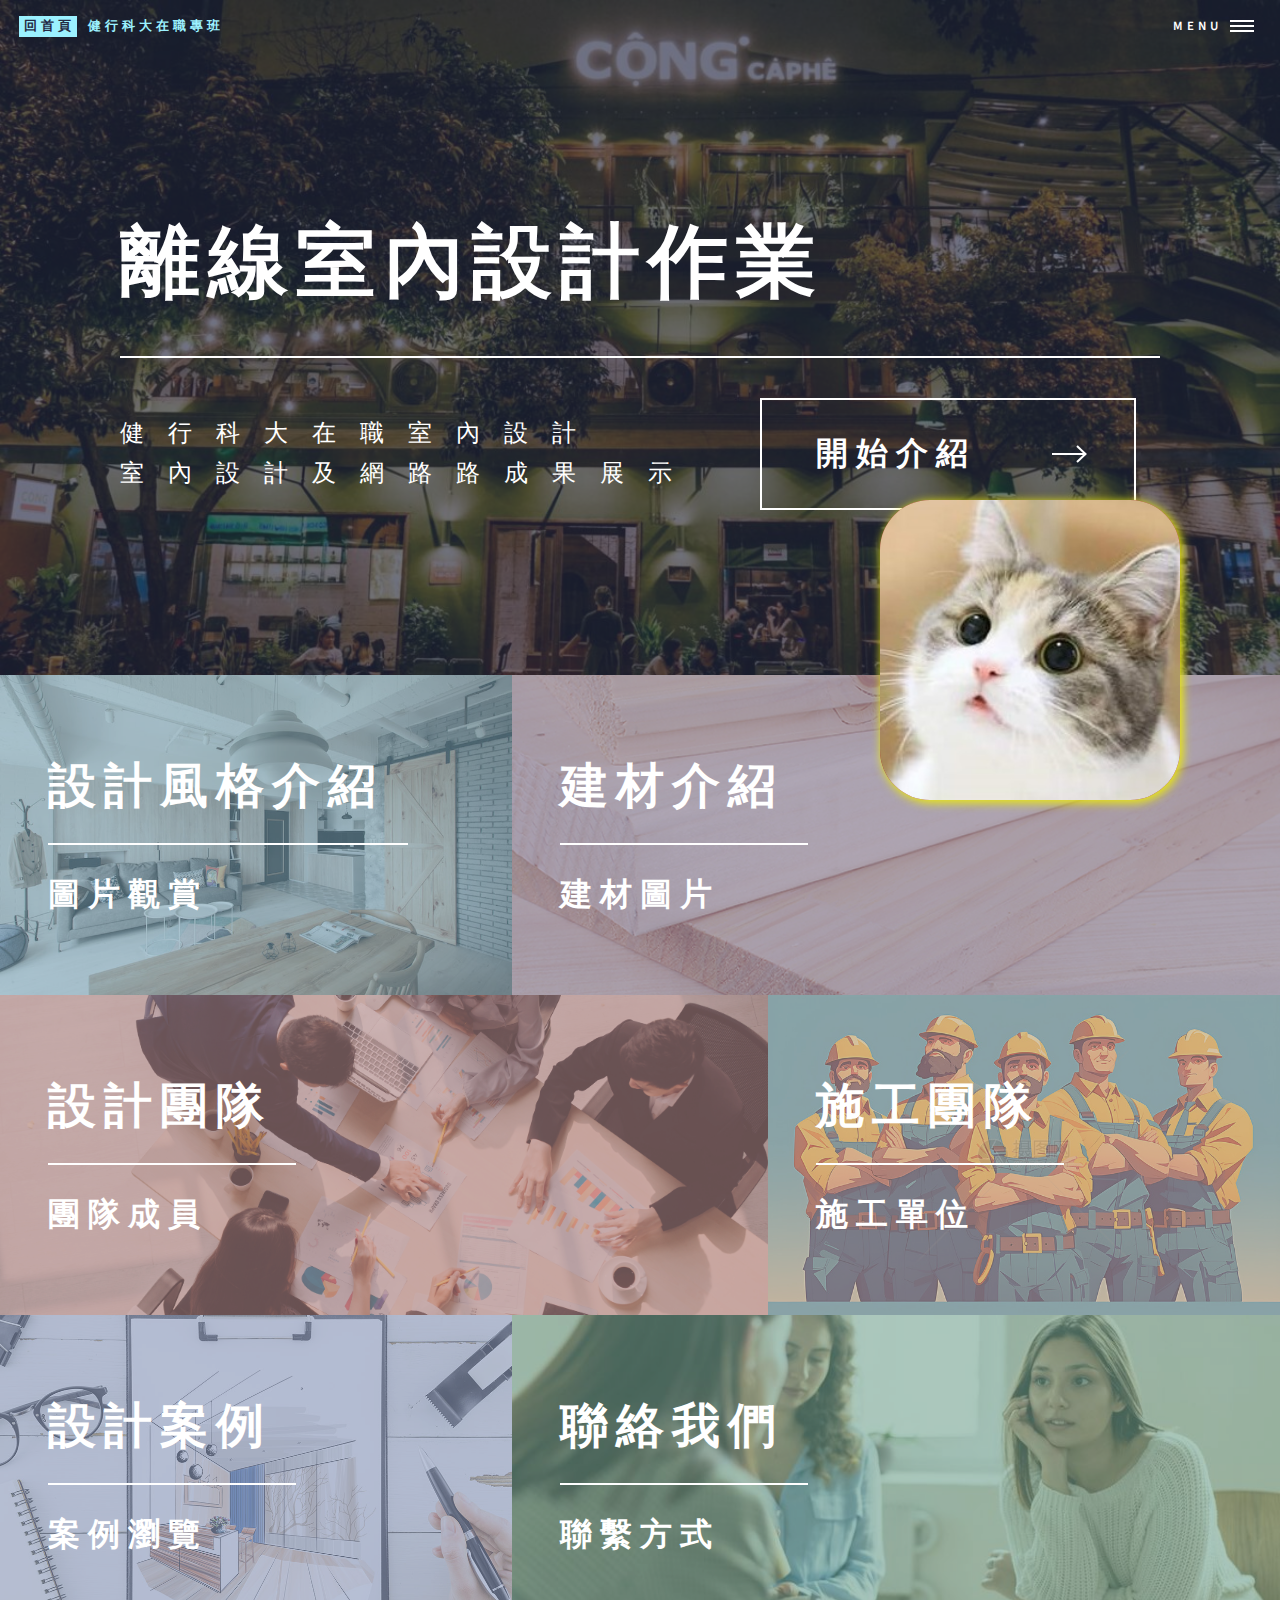
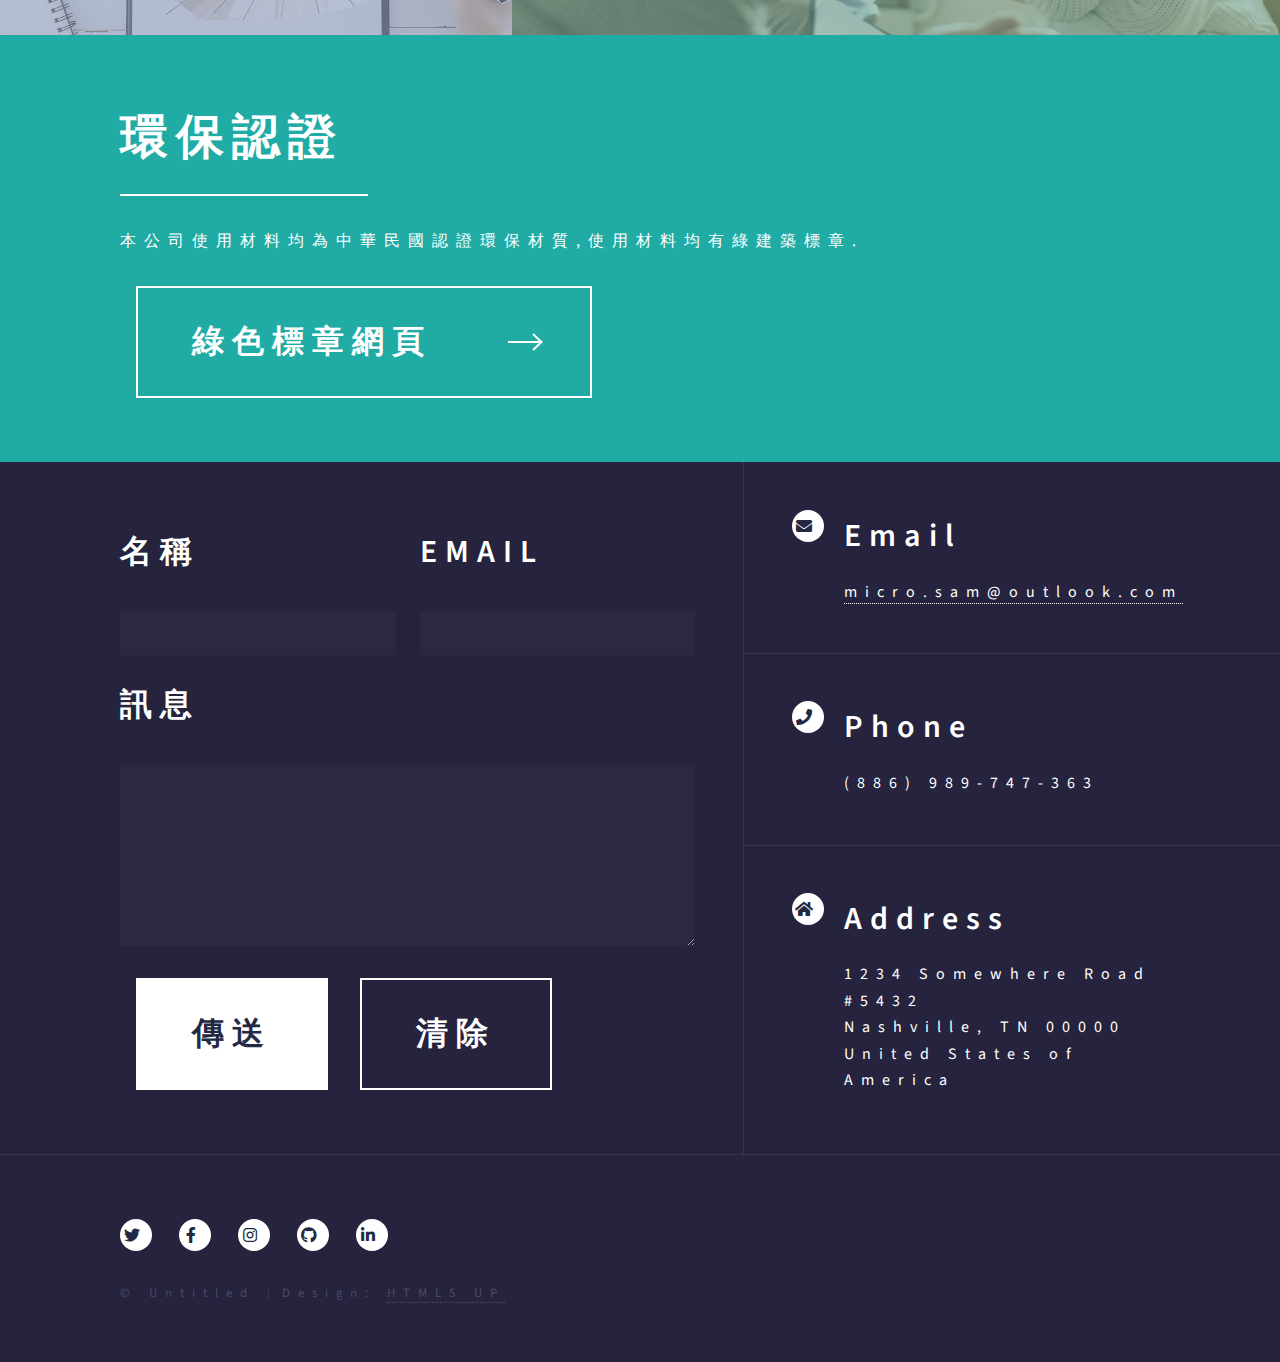
==== commit 5de6f3f0: "20240621 update" ====
--- a/index.html
+++ b/index.html
@@ -7,14 +7,19 @@
 -->
 <html>
 	<head>
+		<link
+		rel="stylesheet"
+        href="https://cdnjs.cloudflare.com/ajax/libs/animate.css/4.1.1/animate.min.css"
+        />
 		<title>Forty by HTML5 UP</title>
 		<meta charset="utf-8" />
 		<meta name="viewport" content="width=device-width, initial-scale=1, user-scalable=no" />
 		<link rel="stylesheet" href="assets/css/main.css" />
 		<noscript><link rel="stylesheet" href="assets/css/noscript.css" /></noscript>
 	</head>
-	<body class="is-preload">
-
+		<body class="is-preload">
+<!-- <a href="#footer" class="back-btn">🢁</a> -->
+<a href="#banner" class="back-btn"><img class="back-img" src="images/cat.jpg" /></a>
 		<!-- Wrapper -->
 			<div id="wrapper">
 
@@ -44,11 +49,10 @@
 					<section id="banner" class="major">
 						<div class="inner">
 							<header class="major">
-								<h1>離線室內設計作業</h1>
+								<h1 class="animate__animated animate__fadeInLeft">離線室內設計作業</h1>
 							</header>
 							<div class="content">
-								<p>健行科大在職室內設計<br />
-									室內設計及網路路成果展示</p>
+								<p>健行科大在職室內設計<br />室內設計及網路路成果展示</p>
 								<ul class="actions">
 									<li><a href="#one" class="button next scrolly">開始介紹</a></li>
 								</ul>
@@ -226,5 +230,11 @@
 			<script src="assets/js/util.js"></script>
 			<script src="assets/js/main.js"></script>
 
+
+
+
+
+
 	</body>
 </html>
+
--- a/assets/css/main.css
+++ b/assets/css/main.css
@@ -3950,4 +3950,28 @@
 			opacity: 1;
 			visibility: visible;
 		}
+
+		.back-btn {
+			position: fixed;
+			right: 100px;
+			bottom: 100px;
+			z-index: 10;
+			border-bottom: 0;
+			background-color: brown;
+			width: 300px;
+			height: 300px;
+			border-radius: 50px;
+			display: flex;
+			justify-content: center;
+			align-items: center;
+			box-shadow: 2px 2px 10px 1px #ece90f;
+			font-size: 1.2em;
+		
+			overflow: hidden;
+		}
+		
+		.back-img {
+			width: 100%;
+			height: 100%;
+		}
 		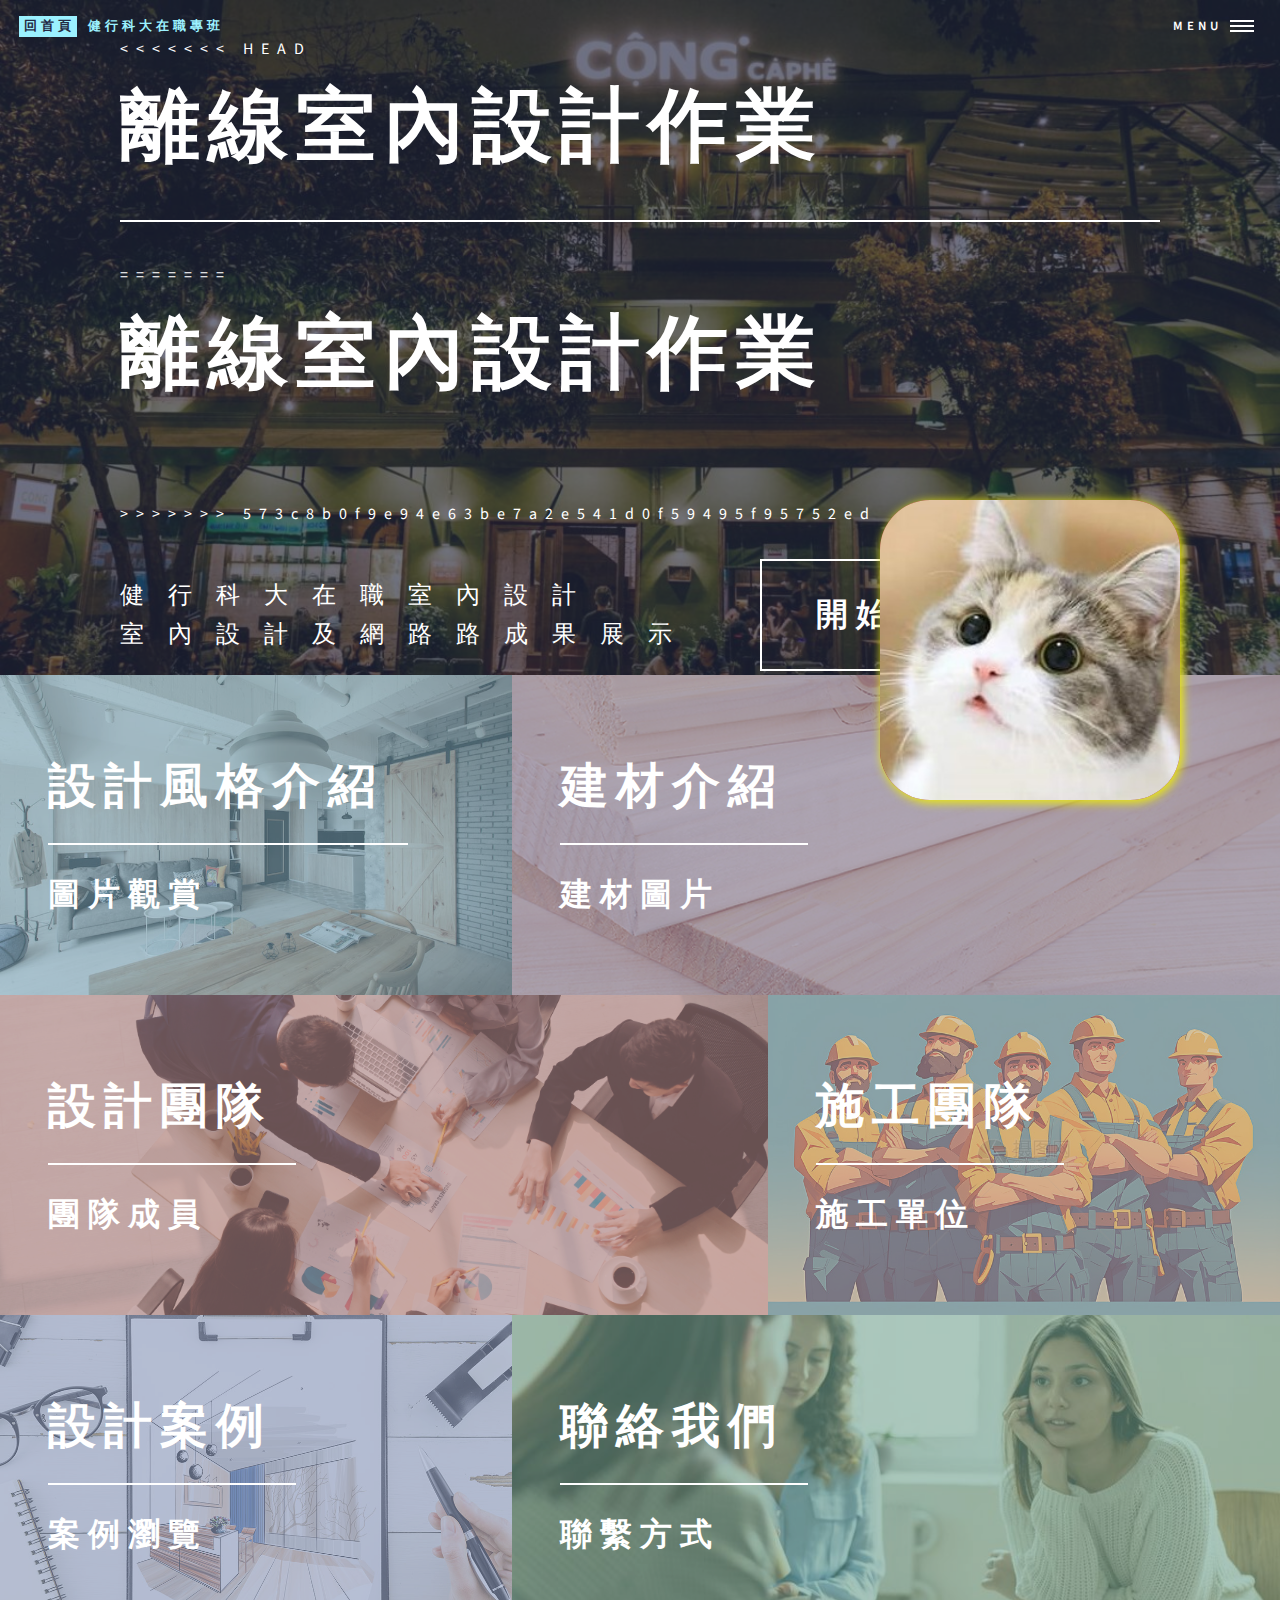
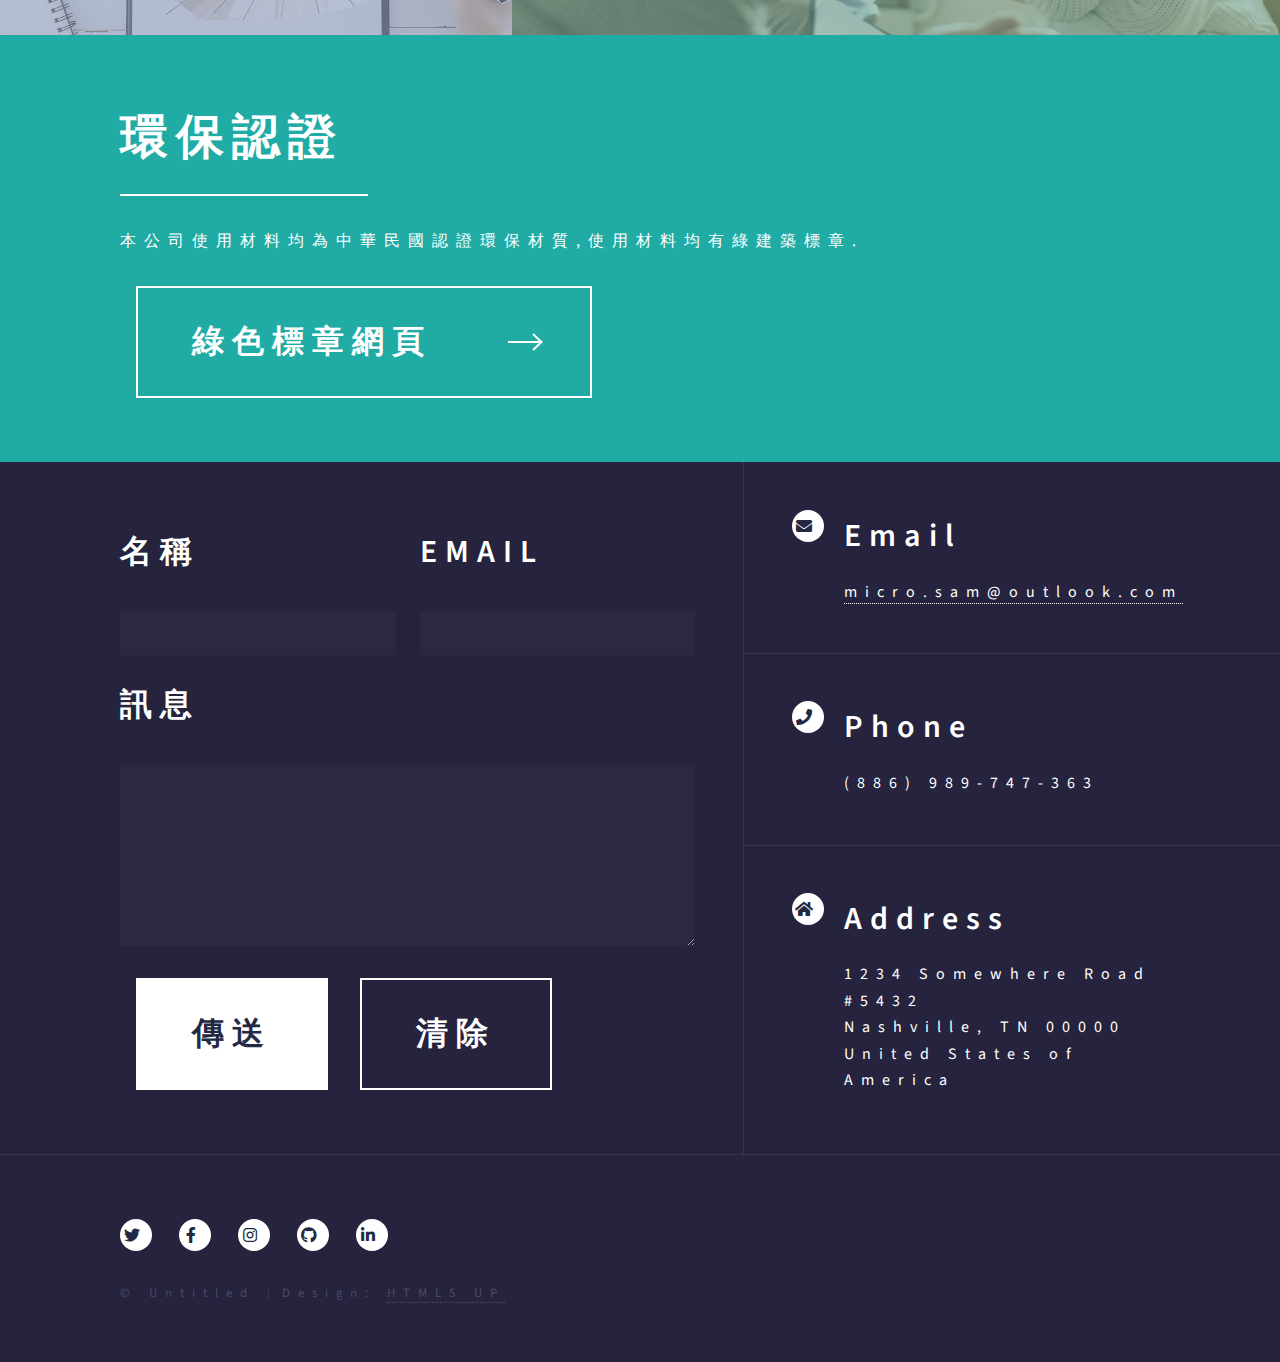
==== commit e54c55ca: "0622" ====
--- a/index.html
+++ b/index.html
@@ -49,7 +49,11 @@
 					<section id="banner" class="major">
 						<div class="inner">
 							<header class="major">
+<<<<<<< HEAD
 								<h1 class="animate__animated animate__fadeInLeft">離線室內設計作業</h1>
+=======
+								<h1>離線室內設計作業</h1>
+>>>>>>> 573c8b0f9e94e63be7a2e541d0f59495f95752ed
 							</header>
 							<div class="content">
 								<p>健行科大在職室內設計<br />室內設計及網路路成果展示</p>
